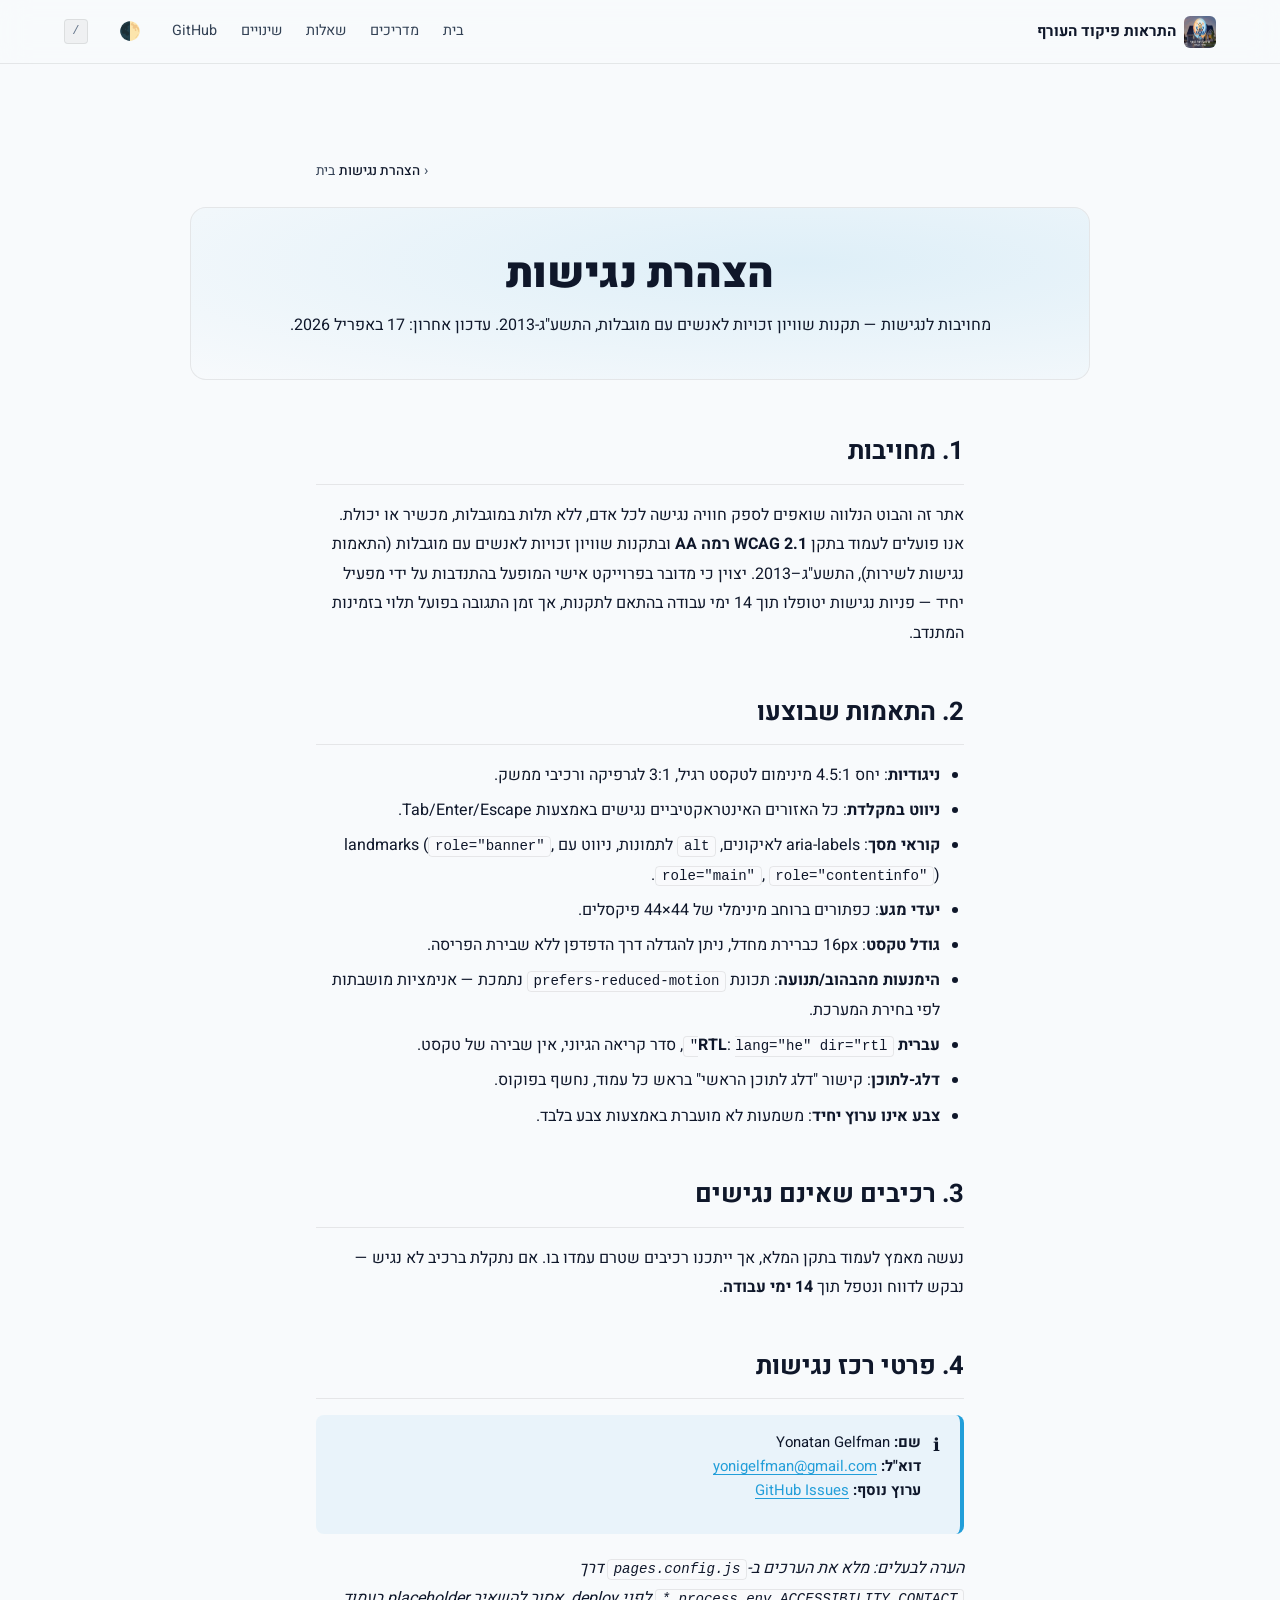
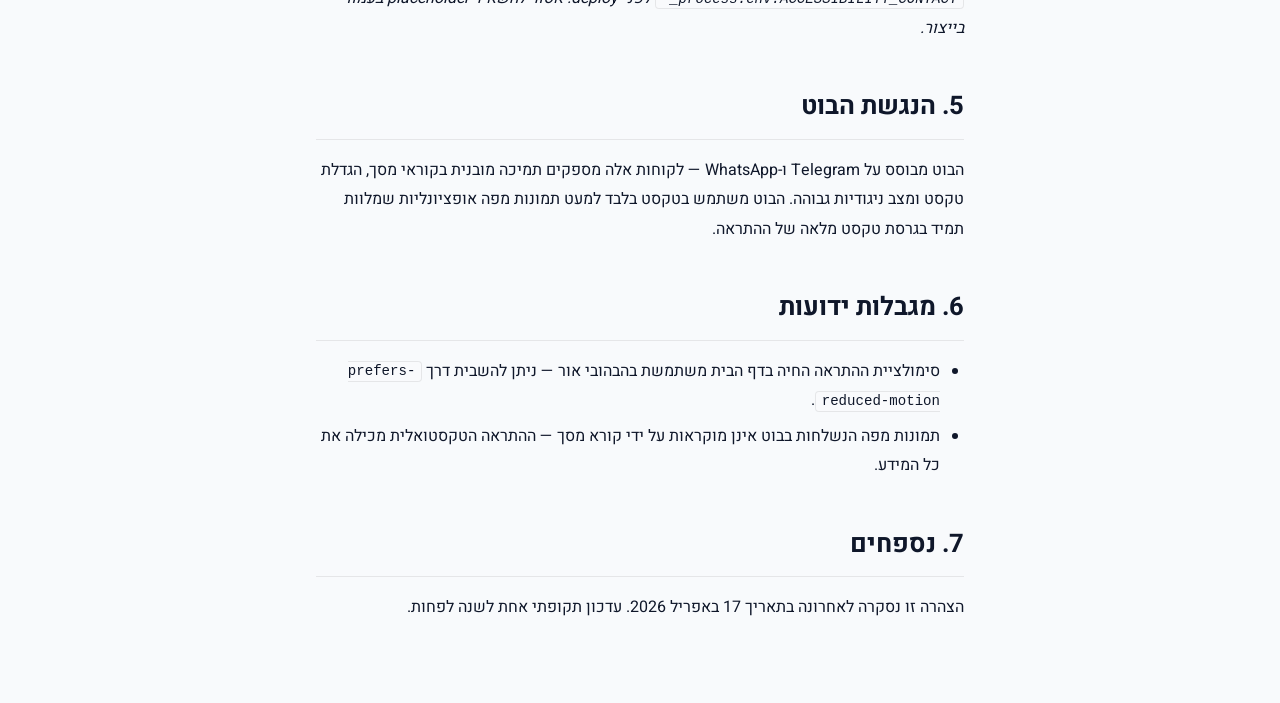
==== accessibility/index.html @ 9e03c896 "chore: deploy landing page v0.5.3" ====
<!DOCTYPE html>
<html lang="he" dir="rtl">
<head>
  <!-- Flash prevention: apply saved theme before first paint -->
  <script>(function(){try{var t=localStorage.getItem('theme');if(t==='light'||t==='dark'){document.documentElement.dataset.theme=t;}}catch(e){}}());</script>
  <meta charset="UTF-8">
  <meta name="viewport" content="width=device-width, initial-scale=1">
  <title>הצהרת נגישות — התראות פיקוד העורף</title>
  <meta name="description" content="הצהרת נגישות לפי תקנות שוויון זכויות לאנשים עם מוגבלות. WCAG 2.1 AA.">
  <link rel="canonical" href="https://yonatan2021.github.io/pikud-haoref-bot-landing/accessibility/">
  <link rel="alternate" hreflang="he" href="https://yonatan2021.github.io/pikud-haoref-bot-landing/accessibility/">
  <meta name="robots" content="noindex, nofollow">

  <!-- Open Graph -->
  <meta property="og:type" content="website">
  <meta property="og:locale" content="he_IL">
  <meta property="og:site_name" content="התראות פיקוד העורף">
  <meta property="og:title" content="הצהרת נגישות — התראות פיקוד העורף">
  <meta property="og:description" content="הצהרת נגישות לפי תקנות שוויון זכויות לאנשים עם מוגבלות. WCAG 2.1 AA.">
  <meta property="og:url" content="https://yonatan2021.github.io/pikud-haoref-bot-landing/accessibility/">
  <meta property="og:image" content="https://yonatan2021.github.io/pikud-haoref-bot-landing/og/accessibility.png">
  <meta property="og:image:width" content="1200">
  <meta property="og:image:height" content="630">

  <!-- Twitter -->
  <meta name="twitter:card" content="summary_large_image">
  <meta name="twitter:title" content="הצהרת נגישות — התראות פיקוד העורף">
  <meta name="twitter:description" content="הצהרת נגישות לפי תקנות שוויון זכויות לאנשים עם מוגבלות. WCAG 2.1 AA.">
  <meta name="twitter:image" content="https://yonatan2021.github.io/pikud-haoref-bot-landing/og/accessibility.png">

  <!-- Theme + icons -->
  <meta name="theme-color" content="#07080f">
  <link rel="icon" href="/logo.jpg">

  <!-- Fonts: self-hosted Heebo woff2 preload (critical weights) -->
  <link rel="preload" href="/fonts/heebo-400.woff2" as="font" type="font/woff2" crossorigin>
  <link rel="preload" href="/fonts/heebo-700.woff2" as="font" type="font/woff2" crossorigin>

  <!-- Hero image preload (home only) -->
  

  <link rel="stylesheet" href="/style.css">
  <link rel="stylesheet" href="/styles/subpage.css">

  <!-- JSON-LD structured data -->
  <script type="application/ld+json">{"@context":"https://schema.org","@type":"Organization","name":"התראות פיקוד העורף","url":"https://yonatan2021.github.io/pikud-haoref-bot-landing","logo":"https://yonatan2021.github.io/pikud-haoref-bot-landing/logo.jpg"}</script>
<script type="application/ld+json">{"@context":"https://schema.org","@type":"BreadcrumbList","itemListElement":[{"@type":"ListItem","position":1,"name":"בית","item":"https://yonatan2021.github.io/pikud-haoref-bot-landing/"},{"@type":"ListItem","position":2,"name":"הצהרת נגישות","item":"https://yonatan2021.github.io/pikud-haoref-bot-landing/accessibility/"}]}</script>

  <!-- GA4 -->
  <script async src="https://www.googletagmanager.com/gtag/js?id=G-4K6GHXRF9Y"></script>
<script>window.dataLayer=window.dataLayer||[];function gtag(){dataLayer.push(arguments);}gtag('js',new Date());gtag('config','G-4K6GHXRF9Y');</script>
</head>
<body>
<!-- sticky top nav; hamburger via :has + checkbox on mobile -->
<a class="skip-link" href="#main">דלג לתוכן הראשי</a>
<input type="checkbox" id="nav-toggle" class="nav-toggle-input" hidden>
<header class="nav-bar" role="banner">
  <div class="nav-inner">
    <a class="nav-brand" href="/" aria-label="דף הבית">
      <img src="/logo.jpg" alt="" width="32" height="32" aria-hidden="true">
      <span>התראות פיקוד העורף</span>
    </a>
    <label for="nav-toggle" class="nav-hamburger" aria-label="פתח תפריט" aria-expanded="false">
      <span></span><span></span><span></span>
    </label>
    <nav class="nav-links" aria-label="ניווט ראשי">
      <a href="/" data-slug="/">בית</a>
      <a href="/guides/" data-slug="/guides/">מדריכים</a>
      <a href="/faq/" data-slug="/faq/">שאלות</a>
      <a href="/changelog/" data-slug="/changelog/">שינויים</a>
      <a href="https://github.com/yonatan2021/pikud-haoref-bot" rel="noopener" target="_blank">GitHub</a>
      <button class="nav-theme-toggle" aria-label="החלף בין מצב בהיר לכהה" type="button" data-theme-toggle>🌓</button>
      <kbd class="nav-palette-hint" title="פתח פלטה מהירה">/</kbd>
    </nav>
  </div>
</header>
<script>
  // highlight active route — runs before main scripts
  (function(){
    var active = '/accessibility/' || (location.pathname.endsWith('/') ? location.pathname : location.pathname + '/');
    document.querySelectorAll('.nav-links a[data-slug]').forEach(function(a){
      if (a.dataset.slug === active) { a.setAttribute('aria-current','page'); a.classList.add('is-active'); }
    });
  })();
</script>
<main class="subpage" id="main">
  <nav class="breadcrumb" aria-label="פירורי לחם">
    <ol><li><a href="/">בית</a></li><li aria-current="page">הצהרת נגישות</li></ol>
  </nav>

  <header class="subpage-hero">
    <h1>הצהרת נגישות</h1>
    <p class="subtitle">מחויבות לנגישות — תקנות שוויון זכויות לאנשים עם מוגבלות, התשע"ג-2013. עדכון אחרון: 17 באפריל 2026.</p>
  </header>

  <article class="prose">
    <h2>1. מחויבות</h2>
    <p>אתר זה והבוט הנלווה שואפים לספק חוויה נגישה לכל אדם, ללא תלות במוגבלות, מכשיר או יכולת. אנו פועלים לעמוד בתקן <strong>WCAG 2.1 רמה AA</strong> ובתקנות שוויון זכויות לאנשים עם מוגבלות (התאמות נגישות לשירות), התשע"ג–2013. יצוין כי מדובר בפרוייקט אישי המופעל בהתנדבות על ידי מפעיל יחיד — פניות נגישות יטופלו תוך 14 ימי עבודה בהתאם לתקנות, אך זמן התגובה בפועל תלוי בזמינות המתנדב.</p>

    <h2>2. התאמות שבוצעו</h2>
    <ul>
      <li><strong>ניגודיות</strong>: יחס 4.5:1 מינימום לטקסט רגיל, 3:1 לגרפיקה ורכיבי ממשק.</li>
      <li><strong>ניווט במקלדת</strong>: כל האזורים האינטראקטיביים נגישים באמצעות Tab/Enter/Escape.</li>
      <li><strong>קוראי מסך</strong>: aria-labels לאיקונים, <code>alt</code> לתמונות, ניווט עם landmarks (<code>role="banner"</code>, <code>role="main"</code>, <code>role="contentinfo"</code>).</li>
      <li><strong>יעדי מגע</strong>: כפתורים ברוחב מינימלי של 44×44 פיקסלים.</li>
      <li><strong>גודל טקסט</strong>: 16px כברירת מחדל, ניתן להגדלה דרך הדפדפן ללא שבירת הפריסה.</li>
      <li><strong>הימנעות מהבהוב/תנועה</strong>: תכונת <code>prefers-reduced-motion</code> נתמכת — אנימציות מושבתות לפי בחירת המערכת.</li>
      <li><strong>עברית RTL</strong>: <code>lang="he" dir="rtl"</code>, סדר קריאה הגיוני, אין שבירה של טקסט.</li>
      <li><strong>דלג-לתוכן</strong>: קישור "דלג לתוכן הראשי" בראש כל עמוד, נחשף בפוקוס.</li>
      <li><strong>צבע אינו ערוץ יחיד</strong>: משמעות לא מועברת באמצעות צבע בלבד.</li>
    </ul>

    <h2>3. רכיבים שאינם נגישים</h2>
    <p>נעשה מאמץ לעמוד בתקן המלא, אך ייתכנו רכיבים שטרם עמדו בו. אם נתקלת ברכיב לא נגיש — נבקש לדווח ונטפל תוך <strong>14 ימי עבודה</strong>.</p>

    <h2>4. פרטי רכז נגישות</h2>
    <div class="callout callout-info">
      <p>
        <strong>שם:</strong> Yonatan Gelfman<br>
        <strong>דוא"ל:</strong> <a href="mailto:yonigelfman@gmail.com">yonigelfman@gmail.com</a><br>
        <strong>ערוץ נוסף:</strong> <a href="https://github.com/yonatan2021/pikud-haoref-bot/issues" rel="noopener">GitHub Issues</a>
      </p>
    </div>
    <p><em>הערה לבעלים: מלא את הערכים ב-<code>pages.config.js</code> דרך <code>process.env.ACCESSIBILITY_CONTACT_*</code> לפני deploy. אסור להשאיר placeholder בעמוד בייצור.</em></p>

    <h2>5. הנגשת הבוט</h2>
    <p>הבוט מבוסס על Telegram ו-WhatsApp — לקוחות אלה מספקים תמיכה מובנית בקוראי מסך, הגדלת טקסט ומצב ניגודיות גבוהה. הבוט משתמש בטקסט בלבד למעט תמונות מפה אופציונליות שמלוות תמיד בגרסת טקסט מלאה של ההתראה.</p>

    <h2>6. מגבלות ידועות</h2>
    <ul>
      <li>סימולציית ההתראה החיה בדף הבית משתמשת בהבהובי אור — ניתן להשבית דרך <code>prefers-reduced-motion</code>.</li>
      <li>תמונות מפה הנשלחות בבוט אינן מוקראות על ידי קורא מסך — ההתראה הטקסטואלית מכילה את כל המידע.</li>
    </ul>

    <h2>7. נספחים</h2>
    <p>הצהרה זו נסקרה לאחרונה בתאריך 17 באפריל 2026. עדכון תקופתי אחת לשנה לפחות.</p>
  </article>
</main>
  <script>
    // ── 1. Cursor spotlight ─────────────────────────────────────────────────
    document.addEventListener('mousemove', function(e) {
      document.documentElement.style.setProperty('--cursor-x', e.clientX + 'px');
      document.documentElement.style.setProperty('--cursor-y', e.clientY + 'px');
    });

    // ── 2. Scroll reveal (.reveal elements) ─────────────────────────────────
    var revealObserver = new IntersectionObserver(function(entries) {
      entries.forEach(function(e) {
        if (e.isIntersecting) {
          e.target.classList.add('visible');
          revealObserver.unobserve(e.target);
        }
      });
    }, { threshold: 0.05 }); /* reduced from 0.1 — prevents tall sections failing to trigger on short mobile viewports */

    document.querySelectorAll('.reveal').forEach(function(el) {
      revealObserver.observe(el);
    });

    // ── 3. Feature cards stagger reveal ─────────────────────────────────────
    var featureObserver = new IntersectionObserver(function(entries) {
      entries.forEach(function(e) {
        if (e.isIntersecting) {
          e.target.classList.add('visible');
          featureObserver.unobserve(e.target);
        }
      });
    }, { threshold: 0.08 });

    document.querySelectorAll('.feature-card').forEach(function(el, i) {
      // Cap stagger at 300ms — prevents 1.3s wait for last card in a 19-card grid
      el.style.setProperty('--reveal-delay', Math.min(i * 0.07, 0.3) + 's');
      featureObserver.observe(el);
    });

    // ── 4. Count-up animation (stats strip + live counters) ─────────────────
    var countObserver = new IntersectionObserver(function(entries) {
      entries.forEach(function(e) {
        if (!e.isIntersecting) return;
        var el = e.target;
        var target = parseInt(el.dataset.target);
        if (!target || el.classList.contains('counted')) return;
        el.classList.add('counted');
        var startTime = null;
        var duration = 1400;
        var animate = function(ts) {
          if (!startTime) startTime = ts;
          var progress = Math.min((ts - startTime) / duration, 1);
          var eased = 1 - Math.pow(1 - progress, 3);
          el.textContent = Math.floor(eased * target).toLocaleString('he-IL');
          if (progress < 1) {
            requestAnimationFrame(animate);
          } else {
            el.textContent = target.toLocaleString('he-IL');
            el.classList.add('stat-counted');
            setTimeout(function() { el.classList.remove('stat-counted'); }, 600);
          }
        };
        requestAnimationFrame(animate);
      });
    }, { threshold: 0.5 });

    document.querySelectorAll('[data-target]').forEach(function(el) {
      countObserver.observe(el);
    });

    // ── 5. How It Works — connector line animation on scroll ────────────────
    var howSection = document.querySelector('.how-it-works');
    if (howSection) {
      var howObserver = new IntersectionObserver(function(entries) {
        if (entries[0].isIntersecting) {
          howSection.classList.add('animated');
          howObserver.disconnect();
        }
      }, { threshold: 0.3 });
      howObserver.observe(howSection);
    }

    // ── 6. Mobile: feature tabs, show-more, compact cards ─────────────────
    var isMobile = window.matchMedia('(max-width: 900px)');

    // 6a. Tab switcher for feature panels
    var tabs = document.querySelectorAll('.features-tab');
    var panels = [document.getElementById('panel-user'), document.getElementById('panel-dev')];

    function activateTab(selectedTab) {
      tabs.forEach(function(tab) {
        var isSelected = tab === selectedTab;
        tab.classList.toggle('features-tab--active', isSelected);
        tab.setAttribute('aria-selected', isSelected);
      });
      var activeId = selectedTab.getAttribute('aria-controls');
      panels.forEach(function(panel) {
        if (!panel) return;
        var show = panel.id === activeId;
        panel.hidden = !show;
        panel.style.display = show ? '' : 'none';
      });
    }

    function initMobileTabs() {
      if (isMobile.matches) {
        // On mobile: show only user panel initially
        if (panels[1]) { panels[1].hidden = true; panels[1].style.display = 'none'; }
      } else {
        // On desktop: show both, remove hidden
        panels.forEach(function(p) { if (p) { p.hidden = false; p.style.display = ''; } });
      }
    }

    tabs.forEach(function(tab) {
      tab.addEventListener('click', function() { activateTab(tab); });
    });

    initMobileTabs();
    isMobile.addEventListener('change', initMobileTabs);

    // 6b. "Show more" buttons for feature grids
    document.querySelectorAll('.features-show-more').forEach(function(btn) {
      var grid = btn.previousElementSibling;
      if (!grid || !grid.classList.contains('features-grid')) return;
      var total = grid.querySelectorAll('.feature-card').length;
      var hiddenCount = Math.max(0, total - 6);
      if (hiddenCount > 0) {
        btn.textContent = 'הצג עוד (' + hiddenCount + ')';
      }
      btn.addEventListener('click', function() {
        var expanded = grid.classList.toggle('expanded');
        btn.setAttribute('aria-expanded', expanded);
        btn.textContent = expanded ? 'הצג פחות' : 'הצג עוד (' + hiddenCount + ')';
      });
    });

    // 6c. Compact cards — tap to expand description on mobile
    document.querySelectorAll('.feature-card').forEach(function(card) {
      card.addEventListener('click', function() {
        if (!isMobile.matches) return;
        card.classList.toggle('expanded');
      });
    });

    // 6d. What's New show-more
    var clBtn = document.querySelector('.changelog-show-more');
    if (clBtn) {
      var wnGrid = document.querySelector('.wn-grid');
      clBtn.addEventListener('click', function() {
        if (!wnGrid) return;
        var expanded = wnGrid.classList.toggle('expanded');
        clBtn.setAttribute('aria-expanded', expanded);
        clBtn.textContent = expanded ? 'הצג פחות' : 'עוד עדכונים';
      });
    }

    // 6e. FAB auto-hide near CTA section
    var fab = document.querySelector('.mobile-fab');
    var ctaSection = document.querySelector('.cta-section');
    if (fab && ctaSection) {
      var fabObserver = new IntersectionObserver(function(entries) {
        fab.classList.toggle('mobile-fab--hidden', entries[0].isIntersecting);
      }, { threshold: 0.2 });
      fabObserver.observe(ctaSection);
    }

    // ── 7. Interactive city preview — custom dropdown ────────────────────────
    var cityBubble     = document.getElementById('city-preview-bubble');
    var previewCity    = document.getElementById('preview-city');
    var previewZone    = document.getElementById('preview-zone');
    var previewSeconds = document.getElementById('preview-seconds');
    var previewBar     = document.getElementById('preview-bar');

    function buildBar(seconds) {
      var bar = '';
      for (var b = 0; b < 5; b++) { bar += '🟥'; }
      return bar;
    }

    function showCityPreview(val) {
      if (!val) { if (cityBubble) cityBubble.hidden = true; return; }
      var parts = val.split('|');
      var city = parts[0] || '';
      var zone = parts[1] || '';
      var secs = parseInt(parts[2], 10) || 45;
      if (previewCity)    previewCity.textContent    = city;
      if (previewZone)    previewZone.textContent    = zone;
      if (previewSeconds) previewSeconds.textContent = String(secs);
      if (previewBar)     previewBar.textContent     = buildBar(secs) + ' ▸ ' + zone + ' (1)';
      if (cityBubble) {
        cityBubble.hidden = false;
        cityBubble.classList.add('city-preview-bubble--animate');
        setTimeout(function() { cityBubble.classList.remove('city-preview-bubble--animate'); }, 400);
      }
    }

    var cityDropdown     = document.getElementById('city-dropdown');
    var cityDropdownBtn  = document.getElementById('city-dropdown-btn');
    var cityDropdownList = document.getElementById('city-dropdown-list');
    var cityDropdownVal  = document.getElementById('city-dropdown-value');

    function closeCityDd() { if (cityDropdown) cityDropdown.setAttribute('aria-expanded','false'); }
    function openCityDd()  { if (cityDropdown) cityDropdown.setAttribute('aria-expanded','true');  }

    if (cityDropdownBtn) {
      cityDropdownBtn.addEventListener('click', function(e) {
        e.stopPropagation();
        cityDropdown.getAttribute('aria-expanded') === 'true' ? closeCityDd() : openCityDd();
      });
    }

    if (cityDropdownList) {
      cityDropdownList.querySelectorAll('.city-dropdown-item').forEach(function(item) {
        item.addEventListener('click', function() {
          var val  = item.dataset.value;
          var text = item.textContent.trim();
          if (cityDropdownVal) cityDropdownVal.textContent = val ? text : '— בחר עיר —';
          cityDropdownList.querySelectorAll('.city-dropdown-item').forEach(function(i) {
            i.classList.remove('city-dropdown-item--selected');
            i.setAttribute('aria-selected', 'false');
          });
          item.classList.add('city-dropdown-item--selected');
          item.setAttribute('aria-selected', 'true');
          closeCityDd();
          showCityPreview(val);
        });
      });
    }

    document.addEventListener('click', function(e) {
      if (cityDropdown && !cityDropdown.contains(e.target)) closeCityDd();
    });
    document.addEventListener('keydown', function(e) {
      if (e.key === 'Escape' && cityDropdown && cityDropdown.getAttribute('aria-expanded') === 'true') {
        closeCityDd();
        if (cityDropdownBtn) cityDropdownBtn.focus();
      }
    });

    // ── Keyboard navigation for city dropdown ────────────────────────────────
    if (cityDropdownBtn) {
      cityDropdownBtn.addEventListener('keydown', function(e) {
        if (e.key === 'ArrowDown' || e.key === 'Enter' || e.key === ' ') {
          e.preventDefault();
          openCityDd();
          var firstItem = cityDropdownList
            ? cityDropdownList.querySelector('.city-dropdown-item:not(.city-dropdown-item--placeholder)')
            : null;
          if (firstItem) {
            firstItem.setAttribute('tabindex', '0');
            firstItem.focus();
          }
        }
      });
    }

    if (cityDropdownList) {
      var allItems = Array.from(
        cityDropdownList.querySelectorAll('.city-dropdown-item:not(.city-dropdown-item--placeholder)')
      );
      allItems.forEach(function(item, idx) {
        item.setAttribute('tabindex', '-1');
        item.addEventListener('keydown', function(e) {
          if (e.key === 'ArrowDown') {
            e.preventDefault();
            var next = allItems[idx + 1];
            if (next) { next.setAttribute('tabindex', '0'); next.focus(); }
          } else if (e.key === 'ArrowUp') {
            e.preventDefault();
            if (idx === 0) {
              if (cityDropdownBtn) cityDropdownBtn.focus();
            } else {
              var prev = allItems[idx - 1];
              if (prev) { prev.setAttribute('tabindex', '0'); prev.focus(); }
            }
          } else if (e.key === 'Enter' || e.key === ' ') {
            e.preventDefault();
            item.click();
            if (cityDropdownBtn) cityDropdownBtn.focus();
          } else if (e.key === 'Escape') {
            e.preventDefault();
            closeCityDd();
            if (cityDropdownBtn) cityDropdownBtn.focus();
          }
        });
        /* Reset tabindex on blur so only one item is reachable at a time */
        item.addEventListener('blur', function() {
          item.setAttribute('tabindex', '-1');
        });
      });
    }

    // ── 8a. Screenshots — touch pause/resume ─────────────────────────────────
    var screenshotsTrack = document.querySelector('.screenshots-track');
    if (screenshotsTrack) {
      screenshotsTrack.addEventListener('touchstart', function() {
        screenshotsTrack.style.animationPlayState = 'paused';
      }, { passive: true });
      screenshotsTrack.addEventListener('touchend', function() {
        screenshotsTrack.style.animationPlayState = '';
      }, { passive: true });
    }

    // ── 8. FAQ chat bubbles ───────────────────────────────────────────────────
    document.querySelectorAll('.faq-item').forEach(function(item) {
      var btn = item.querySelector('.faq-q');
      var ans = item.querySelector('.faq-a');
      if (!btn || !ans) return;
      btn.addEventListener('click', function() {
        var isOpen = btn.getAttribute('aria-expanded') === 'true';
        // Close all others
        document.querySelectorAll('.faq-item').forEach(function(other) {
          var ob = other.querySelector('.faq-q');
          var oa = other.querySelector('.faq-a');
          if (ob && oa && other !== item) {
            ob.setAttribute('aria-expanded', 'false');
            ob.classList.remove('faq-q--open');
            oa.setAttribute('aria-hidden', 'true');
            oa.style.maxHeight = '';
            oa.style.opacity = '';
          }
        });
        // Toggle this one
        var opening = !isOpen;
        btn.setAttribute('aria-expanded', String(opening));
        btn.classList.toggle('faq-q--open', opening);
        ans.setAttribute('aria-hidden', String(!opening));
        if (opening) {
          ans.style.maxHeight = ans.scrollHeight + 'px';
          ans.style.opacity = '1';
        } else {
          ans.style.maxHeight = '';
          ans.style.opacity = '';
        }
      });
    });

    // ── 9. Command palette ────────────────────────────────────────────────────
    var cmdOverlay = document.getElementById('cmd-overlay');
    var cmdInput   = document.getElementById('cmd-input');
    var cmdList    = document.getElementById('cmd-list');
    var cmdClose   = document.getElementById('cmd-close');
    var cmdTrigger = document.getElementById('cmd-trigger');

    function openCmdPalette() {
      if (!cmdOverlay) return;
      cmdOverlay.hidden = false;
      filterCmdItems('');
      setTimeout(function() { if (cmdInput) cmdInput.focus(); }, 50);
    }

    function closeCmdPalette() {
      if (!cmdOverlay) return;
      cmdOverlay.hidden = true;
      if (cmdInput) cmdInput.value = '';
      setCmdActive(null);
    }

    function filterCmdItems(query) {
      if (!cmdList) return;
      var items = cmdList.querySelectorAll('.cmd-item');
      var q = query.replace(/^\//, '').toLowerCase();
      items.forEach(function(item) {
        var cmd = (item.dataset.cmd || '').toLowerCase();
        var desc = (item.querySelector('.cmd-desc') || {}).textContent || '';
        item.style.display = (!q || cmd.includes(q) || desc.includes(q)) ? '' : 'none';
      });
      // Auto-select first visible
      var first = cmdList.querySelector('.cmd-item:not([style*="none"])');
      setCmdActive(first || null);
    }

    var activeCmd = null;
    function setCmdActive(el) {
      if (activeCmd) activeCmd.classList.remove('cmd-item--active');
      activeCmd = el;
      if (activeCmd) activeCmd.classList.add('cmd-item--active');
    }

    function activateCmd(el) {
      if (!el) return;
      closeCmdPalette();
      var target = el.dataset.target;
      var href   = el.dataset.href;
      var isExternal = el.dataset.external === 'true';
      if (target) {
        var section = document.querySelector(target);
        if (section) section.scrollIntoView({ behavior: 'smooth', block: 'start' });
      } else if (href) {
        if (isExternal) {
          window.open(href, '_blank', 'noopener,noreferrer');
        } else {
          window.location.href = href;
        }
      }
    }

    if (cmdInput) {
      cmdInput.addEventListener('input', function() { filterCmdItems(cmdInput.value); });
      cmdInput.addEventListener('keydown', function(e) {
        var items = Array.prototype.slice.call(
          cmdList ? cmdList.querySelectorAll('.cmd-item:not([style*="none"])') : []
        );
        var idx = items.indexOf(activeCmd);
        if (e.key === 'ArrowDown') {
          e.preventDefault();
          setCmdActive(items[Math.min(idx + 1, items.length - 1)]);
        } else if (e.key === 'ArrowUp') {
          e.preventDefault();
          setCmdActive(items[Math.max(idx - 1, 0)]);
        } else if (e.key === 'Enter') {
          e.preventDefault();
          activateCmd(activeCmd);
        } else if (e.key === 'Escape') {
          closeCmdPalette();
        }
      });
    }

    if (cmdList) {
      cmdList.querySelectorAll('.cmd-item').forEach(function(item) {
        item.addEventListener('mouseenter', function() { setCmdActive(item); });
        item.addEventListener('click', function() { activateCmd(item); });
      });
    }

    if (cmdClose)   { cmdClose.addEventListener('click', closeCmdPalette); }
    if (cmdTrigger) { cmdTrigger.addEventListener('click', openCmdPalette); }

    if (cmdOverlay) {
      cmdOverlay.addEventListener('click', function(e) {
        if (e.target === cmdOverlay) closeCmdPalette();
      });
    }

    // "/" key opens palette (not when inside an input/textarea/select)
    document.addEventListener('keydown', function(e) {
      if (e.key === '/' && !['INPUT','TEXTAREA','SELECT'].includes(document.activeElement.tagName)) {
        e.preventDefault();
        openCmdPalette();
      }
      if (e.key === 'Escape' && cmdOverlay && !cmdOverlay.hidden) {
        closeCmdPalette();
      }
    });

    // ── 11. Copy-to-clipboard (npx command) ──────────────────────────────────
    document.querySelectorAll('.copy-btn').forEach(function(btn) {
      btn.addEventListener('click', function() {
        var text = btn.dataset.copy;
        var apply = function() {
          btn.classList.add('copied');
          setTimeout(function() { btn.classList.remove('copied'); }, 2000);
        };
        if (navigator.clipboard && navigator.clipboard.writeText) {
          navigator.clipboard.writeText(text).then(apply).catch(function(err) {
            console.warn('[copy-btn] Clipboard API write failed:', err);
          });
        } else {
          var ta = document.createElement('textarea');
          ta.value = text;
          ta.style.cssText = 'position:fixed;opacity:0;';
          document.body.appendChild(ta);
          ta.select();
          try {
            document.execCommand('copy');
            apply();
          } catch(err) {
            console.warn('[copy-btn] execCommand copy failed:', err);
          }
          document.body.removeChild(ta);
        }
      });
    });

    // ── 12. Alert Simulator v2 — Telegram-clone bubble ───────────────────────
    (function() {
      var SIM_DATA = {
        'חיפה':        { zone: 'חיפה',              cities: ['חיפה','קריית ים','קריית אתא','חוף הכרמל'],       seconds: 90 },
        'תל אביב':     { zone: 'גוש דן',             cities: ['תל אביב','רמת גן','גבעתיים','בני ברק'],          seconds: 90 },
        'באר שבע':     { zone: 'שפלת יהודה',         cities: ['באר שבע','אשקלון','קריית גת','נתיבות'],          seconds: 60 },
        'אשדוד':       { zone: 'שפלת יהודה',         cities: ['אשדוד','אשקלון','קריית מלאכי','גן יבנה'],        seconds: 45 },
        'ירושלים':     { zone: 'ירושלים',            cities: ['ירושלים','מבשרת ציון','מעלה אדומים','בית שמש'],  seconds: 90 },
        'נתניה':       { zone: 'השרון',               cities: ['נתניה','רעננה','הוד השרון','כפר סבא'],            seconds: 90 },
        'פתח תקווה':   { zone: 'גוש דן',             cities: ['פתח תקווה','ראש העין','אלעד','רמלה'],             seconds: 90 },
        'ראשון לציון': { zone: 'גוש דן',             cities: ['ראשון לציון','חולון','בת ים','אור יהודה'],        seconds: 90 },
        'חדרה':        { zone: 'חדרה ועמק יזרעאל',   cities: ['חדרה','פרדס חנה','זיכרון יעקב','בנימינה'],        seconds: 90 },
        'אשקלון':      { zone: 'שפלת יהודה',         cities: ['אשקלון','שקמים','מיגדל הנגב','ברכיה'],           seconds: 30 },
        'עכו':         { zone: 'חיפה',               cities: ['עכו','נהריה','כרמיאל','מעלות-תרשיחא'],           seconds: 90 },
        'נצרת':        { zone: 'הגליל',              cities: ['נצרת','עפולה','יזרעאל','שפרעם'],                  seconds: 90 },
        'אילת':        { zone: 'אילת',               cities: ['אילת'],                                           seconds: 180 },
        'מודיעין':     { zone: 'ירושלים',            cities: ['מודיעין','מכבים-רעות','שוהם','אבן יהודה'],        seconds: 90 },
        'רחובות':      { zone: 'גוש דן',             cities: ['רחובות','נס ציונה','יבנה','גדרה'],                seconds: 90 },
        'כפר סבא':     { zone: 'השרון',              cities: ['כפר סבא','רעננה','אלקנה','עמנואל'],               seconds: 90 },
        'טבריה':       { zone: 'כינרת',              cities: ['טבריה','כינרת','מגדל','גינוסר'],                  seconds: 90 },
        'צפת':         { zone: 'הגליל העליון',        cities: ['צפת','מירון','ביריה','עמוקה'],                    seconds: 90 },
        'דימונה':      { zone: 'הנגב',               cities: ['דימונה','ערד','ירוחם','מצפה רמון'],               seconds: 60 },
        'קריית שמונה': { zone: 'הגליל העליון',        cities: ['קריית שמונה','מטולה','מנרה','כפר בלום'],          seconds: 30 }
      };
      var CAT_EMOJI = '🔴';
      var CAT_NAME  = 'ירי רקטות וטילים';
      var CAT_INSTR = '\u{1F6E1} להיכנס למרחב מוגן ולהישאר בו 10 דקות';

      var simInput    = document.getElementById('sim-city-input');
      var simSugList  = document.getElementById('sim-city-suggestions');
      var simRun      = document.getElementById('sim-run');
      var simPulse    = document.getElementById('sim-pulse');
      var tgBubble    = document.getElementById('tg-bubble');
      var tgHeader    = document.getElementById('tg-alert-header');
      var tgZones     = document.getElementById('tg-alert-zones');
      var tgCities    = document.getElementById('tg-alert-cities');
      var tgInstr     = document.getElementById('tg-alert-instructions');
      var tgCountdown = document.getElementById('tg-countdown-value');
      var tgFill      = document.getElementById('tg-countdown-fill');
      var tgTime      = document.getElementById('tg-bubble-time');

      if (!simInput) return;

      var allCities = Object.keys(SIM_DATA);
      var selectedCity = null;
      var cdTimer = null;

      function fmtMmSs(s) {
        var m = Math.floor(s / 60), sec = s % 60;
        return (m < 10 ? '0' + m : String(m)) + ':' + (sec < 10 ? '0' + sec : String(sec));
      }

      function buildSuggestions(q) {
        if (!simSugList) return;
        while (simSugList.firstChild) simSugList.removeChild(simSugList.firstChild);
        var matches = q
          ? allCities.filter(function(c) { return c.indexOf(q) !== -1; })
          : ['חיפה','תל אביב','באר שבע','אשדוד'];
        if (!matches.length) { simSugList.hidden = true; return; }
        matches.slice(0, 6).forEach(function(city) {
          var li = document.createElement('li');
          li.className = 'sim-suggestion';
          li.setAttribute('role', 'option');
          li.textContent = city;
          li.addEventListener('mousedown', function(ev) {
            ev.preventDefault();
            selectCity(city);
          });
          simSugList.appendChild(li);
        });
        simSugList.hidden = false;
      }

      function selectCity(city) {
        selectedCity = city;
        if (simInput) simInput.value = city;
        if (simSugList) simSugList.hidden = true;
      }

      simInput.addEventListener('input',  function() { buildSuggestions(simInput.value.trim()); });
      simInput.addEventListener('focus',  function() { buildSuggestions(simInput.value.trim()); });
      simInput.addEventListener('blur',   function() { setTimeout(function() { if (simSugList) simSugList.hidden = true; }, 150); });
      simInput.addEventListener('keydown', function(ev) {
        if (ev.key === 'Enter') {
          if (simSugList && !simSugList.hidden) {
            var first = simSugList.querySelector('.sim-suggestion');
            if (first) selectCity(first.textContent.trim());
          }
          runSim();
        }
      });

      // Wire static suggestion items already in HTML
      if (simSugList) {
        simSugList.querySelectorAll('.sim-suggestion').forEach(function(li) {
          li.addEventListener('mousedown', function(ev) {
            ev.preventDefault();
            selectCity(li.dataset.city || li.textContent.trim());
          });
        });
      }

      function runSim() {
        var city = selectedCity || (simInput ? simInput.value.trim() : '') || 'תל אביב';
        var data = SIM_DATA[city] || SIM_DATA['תל אביב'];

        if (tgHeader) {
          while (tgHeader.firstChild) tgHeader.removeChild(tgHeader.firstChild);
          tgHeader.appendChild(document.createTextNode(CAT_EMOJI + ' '));
          var b = document.createElement('b');
          b.textContent = CAT_NAME;
          tgHeader.appendChild(b);
        }
        if (tgZones) {
          while (tgZones.firstChild) tgZones.removeChild(tgZones.firstChild);
          var bz = document.createElement('b');
          bz.textContent = '\u25B8 ' + data.zone;
          tgZones.appendChild(bz);
        }
        if (tgCities) tgCities.textContent = data.cities.join(' \u00B7 ');
        if (tgInstr)  tgInstr.textContent  = CAT_INSTR;

        var now = new Date();
        var hh = now.getHours(), mm = now.getMinutes();
        if (tgTime) tgTime.textContent = (hh < 10 ? '0' + hh : hh) + ':' + (mm < 10 ? '0' + mm : mm);

        var total = data.seconds;
        var remaining = total;
        if (tgCountdown) tgCountdown.textContent = fmtMmSs(remaining);
        if (tgFill) {
          tgFill.style.transition = 'none';
          tgFill.style.transform  = 'scaleX(1)';
        }
        if (simPulse) simPulse.hidden = false;
        if (tgBubble) tgBubble.hidden = false;

        requestAnimationFrame(function() {
          if (tgFill) {
            tgFill.style.transition = 'transform ' + total + 's linear';
            tgFill.style.transform  = 'scaleX(0)';
          }
        });

        if (cdTimer) clearInterval(cdTimer);
        cdTimer = setInterval(function() {
          remaining = Math.max(0, remaining - 1);
          if (tgCountdown) tgCountdown.textContent = fmtMmSs(remaining);
          if (remaining === 0) clearInterval(cdTimer);
        }, 1000);
      }

      if (simRun) simRun.addEventListener('click', runSim);
    })();

    // ── 13. Light/Dark theme toggle ───────────────────────────────────────────
    document.addEventListener('click', function(ev) {
      var btn = ev.target.closest('[data-theme-toggle]');
      if (!btn) return;
      var cur = document.documentElement.dataset.theme;
      var prefersDark = window.matchMedia('(prefers-color-scheme: dark)').matches;
      var next = cur === 'dark' ? 'light' : cur === 'light' ? 'dark' : (prefersDark ? 'light' : 'dark');
      document.documentElement.dataset.theme = next;
      try { localStorage.setItem('theme', next); } catch(e) {}
    });

  </script>

  <!-- All routes for command palette — injected at build time -->
  <script>window.__ROUTES = [{"slug":"/","title":"התראות פיקוד העורף"},{"slug":"/changelog/","title":"יומן שינויים"},{"slug":"/faq/","title":"שאלות נפוצות"},{"slug":"/privacy/","title":"מדיניות פרטיות"},{"slug":"/terms/","title":"תנאי שימוש"},{"slug":"/accessibility/","title":"הצהרת נגישות"},{"slug":"/security/","title":"אבטחה וחשיפה אחראית"},{"slug":"/guides/","title":"מדריכים"},{"slug":"/guides/telegram/","title":"רישום בטלגרם"},{"slug":"/guides/whatsapp/","title":"הצטרפות ל-WhatsApp"},{"slug":"/guides/commands/","title":"19 פקודות הבוט"},{"slug":"/guides/onboarding/","title":"onboarding מפורט"},{"slug":"/guides/self-host/","title":"הפעלה עצמית"}];</script>

  <script>
    // ── 14. Command Palette — routes extension ────────────────────────────────
    (function() {
      var cmdList = document.getElementById('cmd-list');
      if (!cmdList || !window.__ROUTES) return;
      window.__ROUTES.forEach(function(route) {
        var li = document.createElement('li');
        li.className = 'cmd-item cmd-item--route';
        li.setAttribute('data-href', route.slug);
        li.setAttribute('data-cmd', route.title);
        var iconSpan = document.createElement('span');
        iconSpan.className = 'cmd-icon';
        iconSpan.textContent = '\uD83D\uDD17';
        var labelSpan = document.createElement('span');
        labelSpan.className = 'cmd-label';
        labelSpan.textContent = '\u05E0\u05D5\u05D5\u05D8: ' + route.title;
        var descSpan = document.createElement('span');
        descSpan.className = 'cmd-desc';
        descSpan.textContent = route.slug;
        li.appendChild(iconSpan);
        li.appendChild(labelSpan);
        li.appendChild(descSpan);
        li.addEventListener('mouseenter', function() {
          if (typeof setCmdActive === 'function') setCmdActive(li);
        });
        li.addEventListener('click', function() {
          if (typeof closeCmdPalette === 'function') closeCmdPalette();
          window.location.href = route.slug;
        });
        cmdList.appendChild(li);
      });
    })();
  </script>

</body>
</html>
---- style.css ----
/* ============================================================
   Pikud HaOref Bot — Landing Page Stylesheet
   Design: Modern SaaS / Glassmorphism
   Direction: RTL / Hebrew
   ============================================================ */

/* ----------------------------------------------------------
   Self-hosted Heebo (Hebrew + Latin subset, 4 weights)
   Source: google-webfonts-helper (gwfh.mranftl.com)
   Files: landing/template/fonts/heebo-{400,500,700,900}.woff2
   ---------------------------------------------------------- */
@font-face {
  font-family: 'Heebo';
  font-style: normal;
  font-weight: 400;
  font-display: swap;
  src: url('/fonts/heebo-400.woff2') format('woff2');
}
@font-face {
  font-family: 'Heebo';
  font-style: normal;
  font-weight: 500;
  font-display: swap;
  src: url('/fonts/heebo-500.woff2') format('woff2');
}
@font-face {
  font-family: 'Heebo';
  font-style: normal;
  font-weight: 700;
  font-display: swap;
  src: url('/fonts/heebo-700.woff2') format('woff2');
}
@font-face {
  font-family: 'Heebo';
  font-style: normal;
  font-weight: 900;
  font-display: swap;
  src: url('/fonts/heebo-900.woff2') format('woff2');
}

/* ----------------------------------------------------------
   0. CSS Custom Properties
   ---------------------------------------------------------- */
:root {
  /* ── Core palette ─────────────────────────────── */
  --bg:            #07080f;
  --surface:       rgba(255, 255, 255, 0.05);
  --surface-hover: rgba(255, 255, 255, 0.08);
  --surface-glass: rgba(15, 17, 28, 0.85);
  --border:        rgba(255, 255, 255, 0.08);
  --border-hover:  rgba(34, 158, 217, 0.4);
  --accent:        #229ED9;
  --accent-hover:  #1e93cc;
  --accent-glow:   rgba(34, 158, 217, 0.15);
  --accent-deep:   rgba(34, 158, 217, 0.07);
  --purple:        #7c3aed;
  --red:           #ef4444;
  --green:         #22c55e;
  /* ── WhatsApp ─────────────────────────────────── */
  --whatsapp:      #25D366;
  --whatsapp-hover:#1ebe5d;
  --whatsapp-glow: rgba(37, 211, 102, 0.15);
  /* ── Sponsor button ───────────────────────────── */
  --sponsor-color: #f472b6;
  --sponsor-bg:    rgba(234, 74, 170, 0.08);
  --sponsor-border:rgba(234, 74, 170, 0.35);
  /* ── Terminal / code syntax ───────────────────── */
  --terminal-alert:#f87171;
  --terminal-warn: #fbbf24;
  --terminal-ok:   #86efac;
  /* ── Misc ─────────────────────────────────────── */
  --city-dd-bg:    #0e1822;
  /* ── Text ─────────────────────────────────────── */
  --text-primary:  #f1f5f9;
  --text-secondary:#94a3b8;
  --text-muted:    #64748b;
  /* ── Typography & layout ──────────────────────── */
  --font:          'Heebo', 'Arial Hebrew', sans-serif;
  --container-max: 1100px;
  --section-py:    5rem;
  --radius-card:   16px;
  --radius-btn:    10px;
  /* ── Spacing scale (4pt system) ───────────────── */
  --sp-1:  0.25rem;  /* 4px  */
  --sp-2:  0.5rem;   /* 8px  */
  --sp-3:  0.75rem;  /* 12px */
  --sp-4:  1rem;     /* 16px */
  --sp-5:  1.25rem;  /* 20px */
  --sp-6:  1.5rem;   /* 24px */
  --sp-8:  2rem;     /* 32px */
  --sp-10: 2.5rem;   /* 40px */
  --sp-12: 3rem;     /* 48px */
  /* ── Animation timing ─────────────────────────── */
  --dur-fast:       0.22s;
  --dur-medium:     0.32s;
  --dur-reveal:     0.65s;
  --ease-out-cubic: cubic-bezier(0.16, 1, 0.3, 1);
  --transition:     var(--dur-fast) ease;
  /* ── Screenshot widths ────────────────────────── */
  --screenshot-w:   200px;
  /* Updated by JS for cursor spotlight */
  --cursor-x:      50%;
  --cursor-y:      50%;
  /* ── Nav + Sub-page tokens ────────────────────── */
  --nav-height:    64px;
  --nav-bg:        rgba(7,8,15,0.72);
  --prose-max:     72ch;
  --prose-leading: 1.85;
  --legal-muted:   #8b94a8;    /* AA: 4.6:1 vs --bg */
  --breadcrumb-sep-color: #475569;
}

/* ----------------------------------------------------------
   1. Reset & Base
   ---------------------------------------------------------- */
*,
*::before,
*::after {
  box-sizing: border-box;
  margin: 0;
  padding: 0;
}

html {
  scroll-behavior: smooth;
  font-size: 16px;
}

body {
  font-family: var(--font);
  background-color: var(--bg);
  /* Subtle dot-grid pattern for depth */
  background-image: radial-gradient(rgba(255, 255, 255, 0.035) 1px, transparent 1px);
  background-size: 28px 28px;
  color: var(--text-primary);
  line-height: 1.7;
  direction: rtl;
  -webkit-font-smoothing: antialiased;
  -moz-osx-font-smoothing: grayscale;
  overflow-x: hidden;
}

a {
  color: var(--accent);
  text-decoration: none;
  transition: color var(--transition), opacity var(--transition);
}
a:hover { opacity: 0.85; }

img {
  display: block;
  max-width: 100%;
}

/* ----------------------------------------------------------
   1b. Focus-visible ring system (accessibility)
   ---------------------------------------------------------- */
/* Default ring — applies to all interactive elements */
:focus-visible {
  outline: 2px solid var(--accent);
  outline-offset: 3px;
  border-radius: 4px;
}
/* Pill-shaped elements */
.btn:focus-visible,
.features-tab:focus-visible,
.hero-ticker:focus-visible,
.changelog-show-more:focus-visible,
.features-show-more:focus-visible {
  border-radius: var(--radius-btn);
  outline-offset: 2px;
}
/* Circular elements */
.mobile-fab:focus-visible,
.cmd-trigger:focus-visible,
.cmd-close:focus-visible {
  border-radius: 50%;
}
/* Full-width accordion button — inset ring */
.faq-q:focus-visible {
  outline-offset: -2px;
  border-radius: 0;
}
/* City dropdown — custom shadow-based focus */
.city-dropdown-btn:focus-visible {
  outline: none;
  box-shadow: 0 0 0 3px rgba(34, 158, 217, 0.35);
}

/* ----------------------------------------------------------
   2. Utilities
   ---------------------------------------------------------- */
.glass-card {
  background: var(--surface);
  border: 1px solid var(--border);
  border-radius: var(--radius-card);
  backdrop-filter: blur(12px);
  -webkit-backdrop-filter: blur(12px);
}

.container {
  width: 100%;
  max-width: var(--container-max);
  margin-inline: auto;
  padding-inline: 1.5rem;
}

.section {
  padding-block: var(--section-py);
}

.section--alt {
  background: rgba(255, 255, 255, 0.02);
  border-block: 1px solid var(--border);
}

/* Scroll reveal */
.reveal {
  opacity: 0;
  transform: translateY(28px);
  transition:
    opacity var(--dur-reveal) ease,
    transform var(--dur-reveal) ease;
  transition-delay: var(--reveal-delay, 0s);
}
.reveal.visible {
  opacity: 1;
  transform: translateY(0);
}

/* Section titles */
.section-title {
  font-size: clamp(1.5rem, 3vw, 2rem);
  font-weight: 800;
  color: var(--text-primary);
  text-align: center;
  margin-bottom: 3rem;
}
.section-title::after {
  content: '';
  display: block;
  width: 2.5rem;
  height: 3px;
  background: var(--accent);
  border-radius: 99px;
  margin: 0.65rem auto 0;
}

/* ----------------------------------------------------------
   3. Keyframes
   ---------------------------------------------------------- */

/* Aurora blob floating */
@keyframes floatBlob1 {
  0%   { transform: translate(0, 0) scale(1); }
  100% { transform: translate(-50px, 40px) scale(1.12); }
}
@keyframes floatBlob2 {
  0%   { transform: translate(0, 0) scale(1); }
  100% { transform: translate(45px, -55px) scale(1.18); }
}

/* Pulse dot */
@keyframes pulse-ring {
  0%   { transform: scale(1);   opacity: 1; }
  70%  { transform: scale(2.4); opacity: 0; }
  100% { transform: scale(2.4); opacity: 0; }
}
@keyframes pulse-dot {
  0%, 100% { opacity: 1; }
  50%       { opacity: 0.55; }
}

/* Typing reveal (RTL: clip from right = reveals first chars first) */
@keyframes revealText {
  from { clip-path: inset(0 0 0 100%); }
  to   { clip-path: inset(0 0 0 0%); }
}

/* Cursor blink */
@keyframes blink {
  50% { opacity: 0; }
}
@keyframes cursorFade {
  to { opacity: 0; visibility: hidden; }
}

/* Simulated alert cycle (21s total: each card shows for ~7s) */
@keyframes alertCycle {
  0%   { opacity: 0; transform: translateX(-32px); }
  6%   { opacity: 1; transform: translateX(0); }
  27%  { opacity: 1; transform: translateX(0); }
  33%  { opacity: 0; transform: translateX(-20px); }
  100% { opacity: 0; transform: translateX(-32px); }
}

/* Step connector line draw */
@keyframes drawLine {
  from { transform: scaleX(0); }
  to   { transform: scaleX(1); }
}

/* Screenshots auto-scroll (LTR direction override on strip) */
@keyframes scrollForward {
  0%   { transform: translateX(0); }
  100% { transform: translateX(-50%); }
}

/* ----------------------------------------------------------
   4. Buttons
   ---------------------------------------------------------- */
.btn {
  display: inline-flex;
  align-items: center;
  gap: 0.45rem;
  padding: 0.65rem 1.5rem;
  border-radius: var(--radius-btn);
  font-family: var(--font);
  font-size: 0.95rem;
  font-weight: 700;
  cursor: pointer;
  border: none;
  transition:
    transform var(--transition),
    box-shadow var(--transition),
    background-color var(--transition),
    border-color var(--transition);
  text-decoration: none;
  white-space: nowrap;
  line-height: 1;
}
.btn:hover {
  transform: translateY(-2px);
  opacity: 1;
}

.btn-primary {
  background: var(--accent);
  color: #fff;
}
.btn-primary:hover {
  background: var(--accent-hover);
  box-shadow: 0 6px 24px var(--accent-glow);
  color: #fff;
}

.btn-whatsapp {
  background: var(--whatsapp);
  color: #fff;
}
.btn-whatsapp:hover {
  background: var(--whatsapp-hover);
  box-shadow: 0 6px 24px var(--whatsapp-glow);
  color: #fff;
}

.btn-secondary {
  background: rgba(255, 255, 255, 0.07);
  color: var(--text-primary);
  border: 1px solid var(--border);
}
.btn-secondary:hover {
  border-color: var(--border-hover);
  background: rgba(255, 255, 255, 0.1);
  color: var(--text-primary);
  box-shadow: 0 6px 24px var(--accent-glow);
}

.btn-ghost {
  background: transparent;
  color: var(--text-secondary);
  border: 1px solid rgba(255, 255, 255, 0.12);
}
.btn-ghost:hover {
  color: var(--text-primary);
  border-color: rgba(255, 255, 255, 0.28);
  background: rgba(255, 255, 255, 0.05);
}

.btn--large {
  padding: 0.85rem 2.2rem;
  font-size: 1.05rem;
}

/* ----------------------------------------------------------
   5. Hero
   ---------------------------------------------------------- */
.hero {
  position: relative;
  min-height: 100svh;
  display: flex;
  flex-direction: column;
  align-items: center;
  justify-content: center;
  text-align: center;
  padding-block: 6rem 4rem;
  padding-inline: 1.5rem;
  overflow: hidden;
  isolation: isolate;
}

/* Aurora blobs */
.aurora {
  position: absolute;
  inset: 0;
  pointer-events: none;
  z-index: 0;
}
.aurora-blob {
  position: absolute;
  border-radius: 50%;
  filter: blur(80px);
}
.aurora-blob--1 {
  width: 600px;
  height: 600px;
  background: radial-gradient(circle, rgba(34, 158, 217, 0.22) 0%, transparent 70%);
  top: -12%;
  right: -8%;
  animation: floatBlob1 22s ease-in-out infinite alternate;
}
.aurora-blob--2 {
  width: 500px;
  height: 500px;
  background: radial-gradient(circle, rgba(124, 58, 237, 0.14) 0%, transparent 70%);
  bottom: -10%;
  left: -5%;
  animation: floatBlob2 28s ease-in-out infinite alternate;
}
/* 3rd blob: subtle red warmth — urgency cue for emergency product (max 0.09 opacity) */
.aurora-blob--3 {
  width: 400px;
  height: 400px;
  background: radial-gradient(circle, rgba(239, 68, 68, 0.09) 0%, transparent 65%);
  top: 40%;
  right: 55%;
  animation: floatBlob2 18s ease-in-out 6s infinite alternate;
}

/* Cursor spotlight */
.spotlight {
  position: absolute;
  inset: 0;
  background: radial-gradient(
    600px circle at var(--cursor-x) var(--cursor-y),
    rgba(34, 158, 217, 0.07),
    transparent 40%
  );
  pointer-events: none;
  z-index: 1;
  transition: background 0.1s;
}

/* Hero panel */
.hero-panel {
  position: relative;
  z-index: 2;
  display: flex;
  flex-direction: column;
  align-items: center;
  gap: 1.5rem;
  max-width: 720px;
  padding: 3rem 2.5rem;
  /* 2d: accent top-border directs eye down through panel content */
  border-top-color: rgba(34, 158, 217, 0.4);
}

@keyframes logoPulse {
  0%   { box-shadow: 0 0 0 0 rgba(34, 158, 217, 0.4), 0 0 32px var(--accent-glow), 0 4px 24px rgba(0,0,0,0.5); }
  50%  { box-shadow: 0 0 0 14px rgba(34, 158, 217, 0), 0 0 52px rgba(34,158,217,0.3), 0 4px 24px rgba(0,0,0,0.5); }
  100% { box-shadow: 0 0 0 0 rgba(34, 158, 217, 0), 0 0 32px var(--accent-glow), 0 4px 24px rgba(0,0,0,0.5); }
}

.hero-logo {
  width: 86px;
  height: 86px;
  border-radius: 22px;
  border: 1px solid rgba(34, 158, 217, 0.3);
  box-shadow:
    0 0 32px var(--accent-glow),
    0 4px 24px rgba(0, 0, 0, 0.5);
  object-fit: cover;
  /* 2c: single pulse ring on load — urgency feel without fatigue */
  animation: logoPulse 2.5s ease-out 0.3s 1 forwards;
}

.hero-title {
  font-size: clamp(1.9rem, 5vw, 3rem);
  font-weight: 900;
  line-height: 1.2;
  letter-spacing: -0.5px;
  /* 2b: gradient text — 315deg = accent on right (reading-start in RTL) */
  background: linear-gradient(315deg, var(--text-primary) 0%, var(--accent) 100%);
  -webkit-background-clip: text;
  -webkit-text-fill-color: transparent;
  background-clip: text;
}

.hero-subtitle-wrap {
  font-size: clamp(1rem, 2.5vw, 1.15rem);
  color: var(--text-secondary);
  line-height: 1.8;
  display: flex;
  align-items: center;
  justify-content: center;
  gap: 0;
}
.typing-text {
  clip-path: inset(0 0 0 100%);
  animation: revealText 2.2s steps(38, end) 0.6s forwards;
}
.typing-cursor {
  display: inline-block;
  width: 2px;
  height: 1.1em;
  background: var(--accent);
  vertical-align: text-bottom;
  margin-inline-start: 1px;
  animation: blink 0.75s step-end infinite, cursorFade 0.4s ease 2.9s forwards;
}

/* CTA group — 2g: staggered entrance after typing animation (~2.5s) */
@keyframes btnAppear {
  to { opacity: 1; transform: translateY(0); }
}
.cta-group {
  display: flex;
  flex-wrap: wrap;
  gap: 0.875rem;
  justify-content: center;
}
.cta-group .btn {
  opacity: 0;
  transform: translateY(8px);
  animation: btnAppear 0.4s ease forwards;
  animation-delay: calc(var(--btn-delay, 0s) + 2.5s);
}

/* Live badge */
.hero-badge {
  display: inline-flex;
  align-items: center;
  gap: 0.5rem;
  font-size: 0.82rem;
  color: var(--text-muted);
  background: rgba(34, 158, 217, 0.06);
  border: 1px solid rgba(34, 158, 217, 0.15);
  border-radius: 999px;
  padding: 0.3rem 1rem;
}
.badge-pulse {
  position: relative;
  display: inline-block;
  width: 8px;
  height: 8px;
  flex-shrink: 0;
}
.badge-pulse::before {
  content: '';
  position: absolute;
  inset: 0;
  border-radius: 50%;
  background: var(--green);
  animation: pulse-dot 2s ease-in-out infinite;
}
.badge-pulse::after {
  content: '';
  position: absolute;
  inset: 0;
  border-radius: 50%;
  background: var(--green);
  animation: pulse-ring 2s ease-out infinite;
}

/* Simulated alert cards */
.alert-sim {
  position: absolute;
  z-index: 3;
  top: 18%;
  left: 4%;
  width: 240px;
  background: var(--surface-glass);
  border: 1px solid rgba(239, 68, 68, 0.3);
  border-inline-start: 3px solid var(--red);
  border-radius: 12px;
  padding: 0.85rem 1rem;
  backdrop-filter: blur(12px);
  -webkit-backdrop-filter: blur(12px);
  opacity: 0;
  text-align: right;
  direction: rtl;
}
.alert-sim--1 { animation: alertCycle 21s ease-in-out 1.5s infinite both; }
.alert-sim--2 { animation: alertCycle 21s ease-in-out 8.5s infinite both; }
.alert-sim--3 { animation: alertCycle 21s ease-in-out 15.5s infinite both; }
/* 2f: right-side card for compositional balance — inset-inline-start: auto unsets inherited left:4% */
.alert-sim--4 {
  inset-inline-start: auto;
  inset-inline-end: 4%;
  top: 25%;
  animation: alertCycle 21s ease-in-out 5s infinite both;
}

.alert-sim-header {
  display: flex;
  align-items: center;
  gap: 0.4rem;
  font-size: 0.7rem;
  color: var(--red);
  font-weight: 700;
  margin-bottom: 0.4rem;
  letter-spacing: 0.02em;
}
.alert-sim-dot {
  width: 6px;
  height: 6px;
  border-radius: 50%;
  background: var(--red);
  display: inline-block;
  animation: pulse-dot 1.2s ease-in-out infinite;
}
.alert-sim-type {
  font-size: 0.82rem;
  font-weight: 700;
  color: var(--text-primary);
  margin-bottom: 0.25rem;
}
.alert-sim-cities {
  font-size: 0.75rem;
  color: var(--text-secondary);
  margin-bottom: 0.3rem;
}
.alert-sim-action {
  font-size: 0.72rem;
  color: var(--text-muted);
}

/* Hide alert cards on narrow viewports */
@media (max-width: 900px) {
  .alert-sim { display: none; }
}

/* ----------------------------------------------------------
   6. Stats Strip
   ---------------------------------------------------------- */
.stats-strip {
  padding-block: 2.5rem;
  border-block: 1px solid var(--border);
  position: relative;
}
/* Accent frame lines — top and bottom glow tracks */
.stats-strip::before,
.stats-strip::after {
  content: '';
  position: absolute;
  inset-inline: 0;
  height: 1px;
  background: linear-gradient(to right, transparent, var(--accent), transparent);
}
.stats-strip::before { top: 0; }
.stats-strip::after  { bottom: 0; }
.stats-inner {
  max-width: var(--container-max);
  margin-inline: auto;
  padding-inline: 1.5rem;
  display: grid;
  grid-template-columns: repeat(5, minmax(0, 1fr));
  gap: 1.25rem;
}

.stat-item {
  display: flex;
  flex-direction: column;
  align-items: center;
  gap: 0.4rem;
  padding: 1.25rem 0.75rem;
  min-width: 0; /* prevent grid cell overflow */
  border-radius: var(--radius-card);
  border: 1px solid var(--border);
  background: var(--surface);
  transition:
    border-color var(--transition),
    box-shadow var(--transition),
    background var(--transition);
  position: relative;
  overflow: hidden;
}
.stat-item::before {
  content: '';
  position: absolute;
  inset: 0;
  background: var(--accent-deep);
  opacity: 0;
  transition: opacity var(--transition);
}
.stat-item:hover {
  border-color: rgba(34, 158, 217, 0.35);
  box-shadow: 0 0 24px var(--accent-glow);
}
.stat-item:hover::before { opacity: 1; }

.stat-icon {
  font-size: 1.4rem;
  line-height: 1;
  background: var(--accent-deep);
  border-radius: 8px;
  padding: 0.4rem 0.5rem;
  border: 1px solid rgba(34, 158, 217, 0.15);
}
.stat-value {
  display: flex;
  align-items: baseline;
  gap: 0.1rem;
  line-height: 1;
  position: relative;
}
.stat-num {
  font-size: 2.6rem;
  font-weight: 900;
  color: var(--accent);
  font-variant-numeric: tabular-nums;
  letter-spacing: -1px;
}
.stat-unit {
  font-size: 1.3rem;
  font-weight: 700;
  color: var(--accent);
}
.stat-label {
  font-size: 0.82rem;
  color: var(--text-muted);
  font-weight: 500;
  letter-spacing: 0.02em;
}

/* ----------------------------------------------------------
   7. How It Works
   ---------------------------------------------------------- */
.steps {
  display: flex;
  align-items: stretch;
  gap: 0;
}

.step {
  flex: 1;
  padding: 2rem 1.75rem;
  display: flex;
  flex-direction: column;
  gap: 0.75rem;
  transition:
    border-color var(--transition),
    box-shadow var(--transition);
}
.step:hover {
  border-color: var(--border-hover);
  box-shadow: 0 4px 32px var(--accent-glow);
}

.step-number {
  font-size: 0.72rem;
  font-weight: 800;
  letter-spacing: 0.12em;
  color: var(--accent);
  background: var(--accent-deep);
  border: 1px solid rgba(34, 158, 217, 0.2);
  border-radius: 6px;
  padding: 0.2rem 0.5rem;
  display: inline-block;
  align-self: flex-start;
}
.step-icon {
  font-size: 2.2rem;
  line-height: 1;
  margin-top: 0.25rem;
}
.step h3 {
  font-size: 1.05rem;
  font-weight: 800;
  color: var(--text-primary);
  line-height: 1.4;
}
.step p {
  font-size: 0.875rem;
  color: var(--text-secondary);
  line-height: 1.7;
}

/* Connector between steps */
.step-connector {
  display: flex;
  align-items: center;
  flex: 0 0 64px;
  flex-direction: column;
  justify-content: center;
  gap: 0.4rem;
  padding-block: 2rem;
}
.step-connector-line {
  width: 2px;
  flex: 1;
  background: linear-gradient(to bottom, transparent, var(--accent), transparent);
  transform: scaleY(0);
  transform-origin: top center;
  transition: transform 0.9s ease;
}
.step-connector-dot {
  width: 8px;
  height: 8px;
  border-radius: 50%;
  background: var(--accent);
  opacity: 0;
  transition: opacity 0.3s ease 0.7s;
  box-shadow: 0 0 8px var(--accent);
}
.how-it-works.animated .step-connector-line { transform: scaleY(1); }
.how-it-works.animated .step-connector-dot  { opacity: 1; }

/* ----------------------------------------------------------
   8. Features
   ---------------------------------------------------------- */

/* Mobile tab switcher — hidden on desktop */
.features-tabs {
  display: none;
}

/* "Show more" buttons — visible on all viewports */
.features-grid .feature-card:nth-child(n+7) { display: none; }
.features-grid.expanded .feature-card:nth-child(n+7) { display: flex; }

.features-show-more {
  display: flex;
  align-items: center;
  justify-content: center;
  width: 100%;
  margin-top: 0.75rem;
  padding: 0.65rem 1rem;
  min-height: 44px;
  font-family: var(--font);
  font-size: 0.85rem;
  font-weight: 600;
  color: var(--text-secondary);
  background: var(--surface);
  border: 1px solid var(--border);
  border-radius: 10px;
  cursor: pointer;
  transition:
    border-color var(--transition),
    color var(--transition),
    background var(--transition);
}
.features-show-more:hover {
  border-color: var(--border-hover);
  color: var(--accent);
  background: var(--surface-hover);
}
.features-show-more[aria-expanded="true"] {
  border-color: var(--border-hover);
  color: var(--accent);
}
.features-show-more[aria-expanded="true"]::before  { content: '▲ '; font-size: 0.7rem; }
.features-show-more[aria-expanded="false"]::before { content: '▼ '; font-size: 0.7rem; }

/* Two-column layout: user panel | dev panel */
.features-columns {
  display: grid;
  grid-template-columns: 1fr 1fr;
  gap: 1.5rem;
  align-items: start;
}

.features-panel {
  padding: 1.75rem;
}
.features-panel--user { border-top: 2px solid var(--accent); }
.features-panel--dev  { border-top: 2px solid var(--purple); }

.features-panel-header {
  display: flex;
  align-items: center;
  gap: 0.875rem;
  padding-bottom: 1.25rem;
  margin-bottom: 1.25rem;
  border-bottom: 1px solid var(--border);
}
.features-panel-icon  { font-size: 1.75rem; line-height: 1; flex-shrink: 0; }
.features-panel-title { font-size: 1.05rem; font-weight: 800; color: var(--text-primary); line-height: 1.3; }
.features-panel-sub   { font-size: 0.78rem; color: var(--text-muted); margin-top: 0.15rem; }

/* Standalone grid (outside panels) */
.features-grid {
  display: grid;
  grid-template-columns: repeat(3, 1fr);
  gap: 0.875rem;
}

/* Single-column grid inside panels */
.features-panel .features-grid {
  grid-template-columns: 1fr;
  gap: 0.6rem;
}

/* Feature cards — injected by build.js (horizontal layout) */
.feature-card {
  background: var(--surface);
  border: 1px solid var(--border);
  border-radius: 12px;
  padding: 1rem 1.1rem;
  display: flex;
  flex-direction: row;
  align-items: flex-start;
  gap: 0.875rem;
  opacity: 0;
  transform: translateY(16px);
  transition:
    opacity 0.5s ease,
    transform 0.5s ease,
    box-shadow var(--transition),
    border-color var(--transition),
    background var(--transition);
  transition-delay: var(--reveal-delay, 0s);
}
.feature-card.visible {
  opacity: 1;
  transform: translateY(0);
}
.feature-card:hover {
  box-shadow: 0 4px 20px var(--accent-glow);
  border-color: rgba(34, 158, 217, 0.25);
  background: var(--surface-hover);
}

.feature-icon {
  font-size: 1.4rem;
  flex-shrink: 0;
  line-height: 1;
  margin-top: 0.1rem;
}
.feature-text {
  display: flex;
  flex-direction: column;
  gap: 0.2rem;
  min-width: 0;
}
.feature-title {
  font-size: 0.88rem;
  font-weight: 700;
  color: var(--text-primary);
  display: block;
  line-height: 1.35;
}
.feature-desc {
  font-size: 0.78rem;
  color: var(--text-muted);
  line-height: 1.55;
  /* Limit to 2 lines */
  display: -webkit-box;
  -webkit-line-clamp: 2;
  -webkit-box-orient: vertical;
  overflow: hidden;
}

/* Mobile expand chevron — hidden on desktop */
.feature-card::after {
  content: none;
}

/* ----------------------------------------------------------
   9. Two Paths
   ---------------------------------------------------------- */
.paths .section-subtitle {
  color: var(--text-muted);
  font-size: 0.9rem;
  text-align: center;
  margin-top: -2rem;
  margin-bottom: 2rem;
}

.paths-grid {
  display: grid;
  grid-template-columns: repeat(3, 1fr);
  gap: 1.25rem;
  align-items: stretch;
}

.path-card {
  padding: 1.5rem;
  display: flex;
  flex-direction: column;
  gap: 0.75rem;
  transition:
    box-shadow var(--transition),
    border-color var(--transition),
    background var(--transition);
}
.path-card:hover {
  background: var(--surface-hover);
  box-shadow: 0 6px 28px rgba(0, 0, 0, 0.25);
}

.path-card--join {
  border-color: rgba(34, 158, 217, 0.3);
}
.path-card--join:hover {
  border-color: rgba(34, 158, 217, 0.5);
  box-shadow: 0 6px 28px var(--accent-glow);
}

.path-card--whatsapp {
  border-color: rgba(37, 211, 102, 0.3);
}
.path-card--whatsapp:hover {
  border-color: rgba(37, 211, 102, 0.5);
  box-shadow: 0 6px 28px rgba(37, 211, 102, 0.1);
}

.path-card--selfhost {
  border-color: rgba(124, 58, 237, 0.3);
}
.path-card--selfhost:hover {
  border-color: rgba(124, 58, 237, 0.5);
  box-shadow: 0 6px 28px rgba(124, 58, 237, 0.1);
}

.path-icon {
  font-size: 1.6rem;
  line-height: 1;
}
.path-title {
  font-size: 1rem;
  font-weight: 800;
  color: var(--text-primary);
  line-height: 1.3;
}
.path-desc {
  font-size: 0.83rem;
  color: var(--text-secondary);
  line-height: 1.65;
}
.path-features {
  list-style: none;
  display: flex;
  flex-direction: column;
  gap: 0.3rem;
  font-size: 0.83rem;
  color: var(--text-primary);
}

/* Code block with copy button */
.path-code {
  background: rgba(0, 0, 0, 0.4);
  border: 1px solid var(--border);
  border-radius: 10px;
  padding: 0.75rem 1rem;
  display: flex;
  align-items: center;
  justify-content: space-between;
  gap: 0.75rem;
  direction: ltr;
  text-align: left;
}
.path-code code {
  font-family: 'Courier New', Courier, monospace;
  font-size: 0.8rem;
  color: #7dd3fc;
  white-space: nowrap;
  overflow: hidden;
  text-overflow: ellipsis;
}

.copy-btn {
  background: none;
  border: 1px solid var(--border);
  border-radius: 7px;
  color: var(--text-muted);
  padding: 0.3rem 0.5rem;
  min-height: 36px; /* secondary action — 44px would bulk up code blocks */
  cursor: pointer;
  display: flex;
  align-items: center;
  gap: 0.3rem;
  font-family: var(--font);
  font-size: 0.75rem;
  transition: all var(--transition);
  white-space: nowrap;
  flex-shrink: 0;
}
.copy-btn:hover {
  border-color: var(--border-hover);
  color: var(--accent);
}
.copy-btn svg {
  width: 14px;
  height: 14px;
  flex-shrink: 0;
}
.copy-feedback {
  max-width: 0;
  overflow: hidden;
  opacity: 0;
  transition: max-width 0.2s ease, opacity 0.2s ease;
  white-space: nowrap;
}
.copy-btn.copied .copy-feedback {
  max-width: 50px;
  opacity: 1;
}
.copy-btn.copied {
  border-color: rgba(34, 197, 94, 0.5);
  color: var(--green);
}

.btn--path {
  align-self: flex-start;
  margin-top: auto;
  font-size: 0.88rem;
  padding: 0.55rem 1.2rem;
}

/* ----------------------------------------------------------
   10. Screenshots
   ---------------------------------------------------------- */
.screenshots-overflow {
  overflow: hidden;
  /* LTR context for the auto-scrolling strip */
  direction: ltr;
}

.screenshots-track {
  display: flex;
  gap: 1.25rem;
  width: max-content;
  padding-block: 0.5rem 1rem;
  animation: scrollForward 35s linear infinite;
}
.screenshots-overflow:hover .screenshots-track {
  animation-play-state: paused;
}
.screenshots-pause-hint {
  text-align: center;
  font-size: 0.75rem;
  color: var(--text-muted);
  opacity: 0;
  transition: opacity 0.3s ease;
  padding-block: 0.5rem;
  user-select: none;
}
.screenshots-overflow:hover ~ .screenshots-pause-hint { opacity: 1; }

.screenshot-item {
  flex: 0 0 auto;
  width: var(--screenshot-w);
}

/* Phone frame */
.screenshot-frame {
  border-radius: 26px;
  overflow: hidden;
  border: 2px solid rgba(255, 255, 255, 0.12);
  box-shadow:
    0 0 0 1px rgba(0, 0, 0, 0.3),
    0 8px 32px rgba(0, 0, 0, 0.6),
    inset 0 1px 0 rgba(255, 255, 255, 0.1);
  background: #0d0d12;
  position: relative;
  transition:
    transform var(--transition),
    box-shadow var(--transition);
}
.screenshot-frame::before {
  content: '';
  position: absolute;
  top: 0;
  left: 0;
  right: 0;
  height: 32px;
  background: linear-gradient(to bottom, rgba(255, 255, 255, 0.04), transparent);
  z-index: 1;
  pointer-events: none;
}
.screenshot-item:hover .screenshot-frame {
  transform: scale(1.04) translateY(-4px);
  box-shadow:
    0 0 0 1px rgba(34, 158, 217, 0.2),
    0 16px 48px rgba(0, 0, 0, 0.6),
    0 0 24px var(--accent-glow);
}
.screenshot-frame img {
  width: 100%;
  height: auto;
  display: block;
}

/* Caption with fade-on-hover overlay */
.screenshot-caption-wrap {
  position: relative;
  margin-top: 0.6rem;
}
.screenshot-caption {
  text-align: center;
  font-size: 0.78rem;
  color: var(--text-muted);
  font-weight: 500;
  direction: rtl;
}

/* ----------------------------------------------------------
   11. Live Counter
   ---------------------------------------------------------- */
.live-counter {
  text-align: center;
}
.counters-grid {
  display: grid;
  grid-template-columns: repeat(3, 1fr);
  gap: 1.5rem;
  max-width: 700px;
  margin-inline: auto;
}
.counter-item {
  padding: 2rem 1.25rem;
  border-radius: var(--radius-card);
  border: 1px solid var(--border);
  background: var(--surface);
  transition:
    border-color var(--transition),
    box-shadow var(--transition);
}
.counter-item:hover {
  border-color: var(--border-hover);
  box-shadow: 0 0 24px var(--accent-glow);
}
.counter-value {
  font-size: clamp(2rem, 4vw, 2.8rem);
  font-weight: 900;
  color: var(--accent);
  font-variant-numeric: tabular-nums;
  letter-spacing: -1px;
  line-height: 1;
  margin-bottom: 0.5rem;
}
.counter-label {
  font-size: 0.82rem;
  color: var(--text-muted);
  font-weight: 500;
}

/* ----------------------------------------------------------
   12. CTA Section
   ---------------------------------------------------------- */
.cta-section {
  text-align: center;
  position: relative;
  overflow: hidden;
}
.cta-section::before {
  content: '';
  position: absolute;
  inset: 0;
  background: radial-gradient(ellipse 80% 60% at 50% 100%, rgba(34, 158, 217, 0.08), transparent);
  pointer-events: none;
}
.cta-section h2 {
  font-size: clamp(1.6rem, 3.5vw, 2.3rem);
  font-weight: 800;
  margin-bottom: 0.75rem;
  position: relative;
}
.cta-section p {
  color: var(--text-secondary);
  margin-bottom: 2.25rem;
  font-size: 1.05rem;
  position: relative;
}
.cta-buttons {
  display: flex;
  flex-wrap: wrap;
  gap: 1rem;
  justify-content: center;
  position: relative;
}

/* ----------------------------------------------------------
   13. Footer
   ---------------------------------------------------------- */
.footer {
  border-top: 1px solid var(--border);
  padding-block: 2rem;
  font-size: 0.83rem;
  color: var(--text-muted);
}
.footer-inner {
  max-width: var(--container-max);
  margin-inline: auto;
  padding-inline: 1.5rem;
  display: flex;
  flex-wrap: wrap;
  align-items: center;
  justify-content: center;
  gap: 0.35rem 1rem;
  text-align: center;
}
.footer-sep {
  color: var(--border);
  user-select: none;
}
.footer-credit {
  margin-top: 0.75rem;
  text-align: center;
  font-size: 0.8rem;
}

/* ----------------------------------------------------------
   14. What's New Section
   ---------------------------------------------------------- */
.whats-new {
  text-align: center;
}
.changelog-list {
  list-style: none;
  max-width: 680px;
  margin-inline: auto;
  margin-bottom: 2rem;
  display: flex;
  flex-direction: column;
  gap: 0.75rem;
}
.changelog-list li {
  background: var(--surface);
  border: 1px solid var(--border);
  border-radius: 10px;
  padding: 0.75rem 1.25rem;
  font-size: 0.92rem;
  color: var(--text-secondary);
  text-align: right;
  transition: border-color var(--transition), background var(--transition);
  opacity: 0;
  transform: translateY(10px);
  transition:
    opacity 0.35s ease,
    transform 0.35s ease,
    border-color var(--transition),
    background var(--transition);
}
.changelog-list li.visible,
.changelog-list.visible li {
  opacity: 1;
  transform: none;
}
.changelog-list li:hover {
  border-color: var(--border-hover);
  background: var(--surface-hover);
}
.changelog-footer {
  margin-top: 0.5rem;
}
.changelog-link {
  font-size: 0.88rem;
  color: var(--text-muted);
  text-decoration: none;
  transition: color var(--transition);
}
.changelog-link:hover {
  color: var(--accent);
}

/* What's New show-more — hidden on desktop */
.changelog-show-more {
  display: none;
}

/* ----------------------------------------------------------
   15. Sponsor Button (footer)
   ---------------------------------------------------------- */
.footer-sponsor {
  margin-top: 1rem;
  text-align: center;
}
.sponsor-btn {
  display: inline-flex;
  align-items: center;
  gap: 0.4rem;
  padding: 0.45rem 1.1rem;
  border-radius: 20px;
  border: 1px solid var(--sponsor-border);
  background: var(--sponsor-bg);
  color: var(--sponsor-color);
  font-size: 0.82rem;
  font-weight: 600;
  text-decoration: none;
  transition:
    background var(--transition),
    border-color var(--transition),
    color var(--transition);
}
.sponsor-btn:hover {
  background: rgba(234, 74, 170, 0.18);
  border-color: rgba(234, 74, 170, 0.6);
  color: #f9a8d4; /* lighter variant of --sponsor-color on hover */
  opacity: 1;
}

/* ----------------------------------------------------------
   16. Mobile FAB
   ---------------------------------------------------------- */
.mobile-fab {
  display: none;
}

/* ----------------------------------------------------------
   17. Responsive — tablet (900px)
   ---------------------------------------------------------- */
@media (max-width: 900px) {
  :root {
    --section-py: 4rem;
  }
  .section-title {
    margin-bottom: 2rem;
  }

  .steps {
    flex-direction: column;
    gap: 1rem;
  }
  .step-connector {
    flex-direction: row;
    flex: unset;
    height: 40px;
    padding-block: 0;
    padding-inline: 2rem;
  }
  .step-connector-line {
    height: 2px;
    width: 100%;
    flex: 1;
    background: linear-gradient(to right, transparent, var(--accent), transparent);
    transform: scaleX(0);
    transform-origin: right center;
    transition: transform 0.9s ease;
  }
  .how-it-works.animated .step-connector-line { transform: scaleX(1); }

  .stats-inner {
    grid-template-columns: repeat(2, 1fr);
  }

  /* ── Feature tabs (mobile only) ── */
  .features-tabs {
    display: flex;
    justify-content: center;
    gap: 0.5rem;
    margin-bottom: 1.25rem;
  }
  .features-tab {
    font-family: var(--font);
    font-size: 0.88rem;
    font-weight: 700;
    padding: 0.55rem 1.4rem;
    min-height: 44px;
    border-radius: 999px;
    border: 1px solid var(--border);
    background: var(--surface);
    color: var(--text-secondary);
    cursor: pointer;
    transition:
      background var(--transition),
      color var(--transition),
      border-color var(--transition),
      box-shadow var(--transition);
  }
  .features-tab--active {
    background: var(--accent);
    color: #fff;
    border-color: var(--accent);
    box-shadow: 0 4px 16px var(--accent-glow);
  }

  .features-columns {
    grid-template-columns: 1fr;
  }

  /* ── Compact feature cards ── */
  .feature-card {
    padding: 0.7rem 0.9rem;
    gap: 0.65rem;
    cursor: pointer;
    position: relative;
  }
  .feature-desc {
    display: none;
  }
  .feature-card.expanded .feature-desc {
    display: -webkit-box;
  }
  .feature-icon {
    font-size: 1.2rem;
  }
  /* Expand chevron indicator — RTL: ‹ points toward reading direction "more" */
  .feature-card::after {
    content: '‹';
    position: absolute;
    left: 0.9rem; /* physical left = reading-end in RTL = correct for expand indicator */
    top: 50%;
    transform: translateY(-50%) rotate(0deg);
    font-size: 1.1rem;
    color: var(--text-muted);
    transition: transform 0.2s ease;
    line-height: 1;
  }
  .feature-card.expanded::after {
    transform: translateY(-50%) rotate(-90deg); /* ‹ rotated -90deg = downward arrow */
  }

  /* Show-more button + truncation now global — see above desktop rules */

  /* ── What's New truncation ── */
  .changelog-list li:nth-child(n+4) {
    display: none;
  }
  .changelog-list.expanded li:nth-child(n+4) {
    display: block;
  }
  .changelog-show-more {
    display: inline-flex;
    align-items: center;
    justify-content: center;
    margin-top: 0.5rem;
    margin-bottom: 0.75rem;
    padding: 0.5rem 1.2rem;
    min-height: 44px;
    font-family: var(--font);
    font-size: 0.85rem;
    font-weight: 600;
    color: var(--text-secondary);
    background: var(--surface);
    border: 1px solid var(--border);
    border-radius: 10px;
    cursor: pointer;
    transition:
      border-color var(--transition),
      color var(--transition),
      background var(--transition);
  }
  .changelog-show-more:hover {
    border-color: var(--border-hover);
    color: var(--accent);
  }

  /* ── Mobile FAB ── */
  /* RTL fix: inset-inline-start = right in RTL, opposite side from cmd-trigger (inline-end=left) */
  .mobile-fab {
    display: flex;
    position: fixed;
    bottom: 1.25rem;
    inset-inline-start: 1.25rem;
    width: 52px;
    height: 52px;
    border-radius: 50%;
    background: var(--accent);
    color: #fff;
    font-size: 1.4rem;
    align-items: center;
    justify-content: center;
    box-shadow:
      0 4px 20px rgba(34, 158, 217, 0.4),
      0 0 0 1px rgba(34, 158, 217, 0.2);
    z-index: 100;
    text-decoration: none;
    transition:
      transform var(--transition),
      box-shadow var(--transition),
      opacity 0.3s ease;
  }
  .mobile-fab:hover {
    transform: scale(1.08);
    opacity: 1;
  }
  .mobile-fab--hidden {
    opacity: 0;
    pointer-events: none;
  }

  .paths-grid {
    grid-template-columns: 1fr;
  }
  .counters-grid {
    grid-template-columns: repeat(3, 1fr);
    gap: 1rem;
  }
}

/* ----------------------------------------------------------
   15. Responsive — mobile (640px)
   ---------------------------------------------------------- */
@media (max-width: 640px) {
  :root {
    --section-py: 3rem;
  }

  .hero { padding-block: 5rem 3rem; }
  .hero-panel { padding: 2rem 1.5rem; }

  .cta-group,
  .cta-buttons {
    flex-direction: column;
    align-items: center;
    width: 100%;
  }
  .btn--large {
    width: 100%;
    justify-content: center;
  }

  .stats-inner {
    grid-template-columns: repeat(2, 1fr);
    gap: 0.875rem;
  }
  .stat-item { padding: 1rem 0.75rem; }
  .stat-num { font-size: 2rem; }

  .paths-grid {
    grid-template-columns: 1fr;
  }
  .btn--path {
    width: 100%;
    justify-content: center;
  }

  /* Keep counters as compact 3-column row */
  .counters-grid {
    grid-template-columns: repeat(3, 1fr);
    gap: 0.75rem;
    max-width: 100%;
  }
  .counter-value { font-size: 1.6rem; }
  .counter-label { font-size: 0.72rem; }

  .footer-inner {
    flex-direction: column;
    gap: 0.3rem;
  }

  :root { --screenshot-w: 170px; }
}



/* ----------------------------------------------------------
   16. Reduced motion — disable animations for users who prefer it
   ---------------------------------------------------------- */
@media (prefers-reduced-motion: reduce) {
  *, *::before, *::after {
    animation-duration: 0.01ms !important;
    animation-iteration-count: 1 !important;
    transition-duration: 0.01ms !important;
  }
  .reveal,
  .feature-card { opacity: 1; transform: none; }
  .typing-text { clip-path: inset(0 0 0 0) !important; }
  .typing-cursor { display: none; }
  .screenshots-track { animation: none; }
  .step-connector-line { transform: scaleX(1); }
  .mobile-fab { transition: none; }
  .feature-card::after { transition: none; }
  /* Phase 2 additions */
  .hero-logo   { animation: none; }
  .hero-ticker { animation: none; }
  .cta-group .btn { opacity: 1; transform: none; animation: none; }
  /* Show only first left-side alert card statically; hide rest + right-side card */
  .alert-sim--1 { animation: none; opacity: 1; }
  .alert-sim--2, .alert-sim--3, .alert-sim--4 { display: none; }
  /* FAQ opacity — skip fade animation, show immediately */
  .faq-a { opacity: 1; transition: max-height var(--dur-medium) ease; }
  /* Stat sparkle — no scale pop */
  .stat-num.stat-counted { animation: none; }
}

/* ----------------------------------------------------------
   17. Micro-interactions (Phase 6)
   ---------------------------------------------------------- */

/* 6a. Stat count-up completion sparkle */
@keyframes statPop {
  0%   { transform: scale(1); }
  40%  { transform: scale(1.12); color: #fff; }
  100% { transform: scale(1); }
}
.stat-num.stat-counted {
  animation: statPop 0.5s var(--ease-out-cubic) forwards;
}

/* 6b. Copy button checkmark scale-in */
@keyframes checkPop {
  0%   { transform: scale(0.7); }
  60%  { transform: scale(1.15); }
  100% { transform: scale(1); }
}
.copy-btn.copied .copy-feedback {
  animation: checkPop 0.25s var(--ease-out-cubic) forwards;
}

/* ----------------------------------------------------------
   18. Hero ticker — replaces old hero-badge (no duplication)
   ---------------------------------------------------------- */
@keyframes tickerShimmer {
  0%, 100% { border-color: rgba(255, 255, 255, 0.1); }
  50%       { border-color: rgba(34, 158, 217, 0.3); }
}
.hero-ticker {
  display: inline-flex;
  align-items: center;
  gap: 0.45rem;
  font-size: 0.78rem;
  color: var(--text-secondary);
  margin-top: 1rem;
  background: rgba(255, 255, 255, 0.05);
  border: 1px solid rgba(255, 255, 255, 0.1);
  border-radius: 999px;
  padding: 0.3rem 1rem;
  white-space: nowrap;
  flex-wrap: nowrap;
  /* 2e: slow shimmer conveys "live feed" without being distracting */
  animation: tickerShimmer 3s ease-in-out infinite;
}
.hero-ticker-text { color: var(--text-primary); font-weight: 600; }
.hero-ticker-sep  { opacity: 0.3; }

/* ----------------------------------------------------------
   18. Path badge (⭐ מומלץ on Telegram path card)
   ---------------------------------------------------------- */
.path-card {
  position: relative;
}
.path-badge {
  position: absolute;
  inset-block-start: -0.6rem;
  inset-inline-end: 1rem;
  background: linear-gradient(135deg, #f59e0b, #d97706);
  color: #fff;
  font-size: 0.72rem;
  font-weight: 700;
  padding: 0.2rem 0.6rem;
  border-radius: 999px;
  letter-spacing: 0.03em;
  white-space: nowrap;
  box-shadow: 0 2px 8px rgba(245, 158, 11, 0.4);
}

/* ----------------------------------------------------------
   19. Platform Comparison section
   ---------------------------------------------------------- */
/* Note: content-visibility: auto removed — it breaks IntersectionObserver
   for .reveal elements inside (they stay at opacity:0 forever) */
.compare { }

.compare-grid {
  display: grid;
  grid-template-columns: 1fr 1fr;
  gap: 2rem;
  align-items: start;
  margin-top: 2.5rem;
}

/* Platform cards */
.compare-card {
  position: relative;
  padding: 1.5rem;
  border-radius: var(--radius-card);
  display: flex;
  flex-direction: column;
  gap: 1rem;
}
.compare-card--telegram {
  border-color: rgba(34, 158, 217, 0.45);
  box-shadow: 0 0 32px rgba(34, 158, 217, 0.1);
  /* 3d: subtle gradient differentiates from WhatsApp card (additive — verify visually) */
  background: linear-gradient(160deg, rgba(34, 158, 217, 0.07) 0%, var(--surface) 60%);
}
.compare-card--whatsapp {
  border-color: rgba(37, 211, 102, 0.3);
}

.compare-card-badge {
  position: absolute;
  inset-block-start: -0.6rem;
  /* 3e: use physical left:50% for centering — translateX(-50%) is physical,
     not logical; inset-inline-start:50% breaks centering in RTL */
  left: 50%;
  transform: translateX(-50%);
  background: linear-gradient(135deg, #f59e0b, #d97706);
  color: #fff;
  font-size: 0.72rem;
  font-weight: 700;
  padding: 0.2rem 0.75rem;
  border-radius: 999px;
  white-space: nowrap;
  box-shadow: 0 2px 8px rgba(245, 158, 11, 0.4);
}

.compare-card-header {
  display: flex;
  align-items: center;
  gap: 0.5rem;
  font-size: 1.05rem;
  font-weight: 700;
}
.compare-platform-icon { font-size: 1.3rem; }

/* Terminal windows */
.compare-terminal {
  background: rgba(0, 0, 0, 0.45);
  border: 1px solid rgba(34, 158, 217, 0.25);
  border-radius: 10px;
  overflow: hidden;
  font-size: 0.8rem;
  font-family: 'Courier New', monospace;
}
.compare-terminal--wa {
  border-color: rgba(37, 211, 102, 0.2);
}
.compare-terminal-bar {
  display: flex;
  align-items: center;
  gap: 0.4rem;
  padding: 0.4rem 0.75rem;
  background: rgba(34, 158, 217, 0.1);
  border-bottom: 1px solid rgba(34, 158, 217, 0.15);
}
.compare-terminal-bar--wa {
  background: rgba(37, 211, 102, 0.07);
  border-bottom-color: rgba(37, 211, 102, 0.12);
}
.terminal-dot {
  width: 10px;
  height: 10px;
  border-radius: 50%;
  flex-shrink: 0;
}
.terminal-dot--red    { background: #ef4444; }
.terminal-dot--yellow { background: #f59e0b; }
.terminal-dot--green  { background: #22c55e; }
.terminal-title {
  font-size: 0.72rem;
  color: var(--text-secondary);
  margin-inline-start: 0.25rem;
  font-family: var(--font);
}
.compare-terminal-body {
  padding: 0.75rem;
  display: flex;
  flex-direction: column;
  gap: 0.3rem;
}
.terminal-line { color: var(--text-primary); line-height: 1.5; }
.terminal-line--alert       { color: var(--terminal-alert); font-weight: 600; }
.terminal-line--meta        { color: var(--text-secondary); font-size: 0.75rem; }
.terminal-line--instruction { color: var(--terminal-warn); }
.terminal-line--bar         { color: var(--terminal-alert); }
.terminal-line--cities      { color: var(--text-secondary); }
.terminal-highlight         { color: var(--accent); font-weight: 600; }

/* Chips row */
.compare-chips {
  display: flex;
  flex-wrap: wrap;
  gap: 0.4rem;
}
.chip {
  font-size: 0.72rem;
  padding: 0.2rem 0.55rem;
  border-radius: 999px;
  border: 1px solid;
  white-space: nowrap;
}
.chip--yes {
  background: rgba(34, 197, 94, 0.08);
  border-color: rgba(34, 197, 94, 0.3);
  color: var(--terminal-ok);
}
.chip--no {
  background: rgba(148, 163, 184, 0.05);
  border-color: rgba(148, 163, 184, 0.15);
  color: var(--text-muted);
}

/* Interactive city preview */
.city-preview {
  margin-top: 2rem;
  display: flex;
  flex-direction: column;
  align-items: center;
  gap: 1rem;
  position: relative;
  z-index: 10;
}
.city-preview-label {
  font-size: 0.95rem;
  color: var(--text-secondary);
  text-align: center;
}
/* Custom city dropdown */
.city-dropdown {
  position: relative;
  min-width: 220px;
  font-family: var(--font);
}
.city-dropdown-btn {
  display: flex;
  align-items: center;
  justify-content: space-between;
  gap: 0.5rem;
  width: 100%;
  background: rgba(255, 255, 255, 0.05);
  border: 1px solid rgba(255, 255, 255, 0.15);
  border-radius: var(--radius-btn);
  color: var(--text-primary);
  font-family: var(--font);
  font-size: 0.9rem;
  padding: 0.6rem 1rem;
  cursor: pointer;
  transition: border-color var(--transition), box-shadow var(--transition);
  text-align: inherit;
}
.city-dropdown-btn:hover {
  border-color: var(--accent);
  box-shadow: 0 0 0 3px rgba(34, 158, 217, 0.15);
}
.city-dropdown[aria-expanded="true"] .city-dropdown-btn {
  border-color: var(--accent);
  box-shadow: 0 0 0 3px rgba(34, 158, 217, 0.15);
  border-end-start-radius: 0;
  border-end-end-radius: 0;
}
.city-dropdown-arrow {
  flex-shrink: 0;
  transition: transform var(--transition);
  color: var(--text-secondary);
  font-size: 0.75rem;
}
.city-dropdown[aria-expanded="true"] .city-dropdown-arrow {
  transform: rotate(180deg);
}
.city-dropdown-list {
  display: none;
  position: absolute;
  inset-inline-start: 0;
  inset-inline-end: 0;
  top: 100%;
  background: var(--city-dd-bg);
  border: 1px solid var(--accent);
  border-top: none;
  border-end-start-radius: var(--radius-btn);
  border-end-end-radius: var(--radius-btn);
  max-height: 220px;
  overflow-y: auto;
  list-style: none;
  margin: 0;
  padding: 0.25rem 0;
  z-index: 9999;
  scrollbar-width: thin;
  scrollbar-color: rgba(34, 158, 217, 0.4) transparent;
}
.city-dropdown[aria-expanded="true"] .city-dropdown-list {
  display: block;
}
.city-dropdown-item {
  padding: 0.5rem 1rem;
  min-height: 44px;
  display: flex;
  align-items: center;
  cursor: pointer;
  font-size: 0.9rem;
  color: var(--text-primary);
  transition: background var(--transition);
}
.city-dropdown-item:hover {
  background: rgba(34, 158, 217, 0.15);
}
.city-dropdown-item[aria-selected="true"] {
  color: var(--accent);
}
.city-dropdown-item--placeholder {
  color: var(--text-secondary);
  font-style: italic;
}

.city-preview-bubble {
  background: rgba(0, 0, 0, 0.5);
  border: 1px solid rgba(34, 158, 217, 0.3);
  border-radius: 12px;
  padding: 1rem 1.25rem;
  font-family: 'Courier New', monospace;
  font-size: 0.82rem;
  min-width: 300px;
  max-width: 420px;
  width: 100%;
}
.city-preview-bubble[hidden] { display: none; }
.preview-bubble-header {
  font-size: 0.72rem;
  color: var(--text-secondary);
  margin-bottom: 0.5rem;
  font-family: var(--font);
  border-bottom: 1px solid rgba(255,255,255,0.07);
  padding-bottom: 0.4rem;
}
.preview-bubble-body {
  display: flex;
  flex-direction: column;
  gap: 0.3rem;
}

@keyframes bubbleIn {
  from { opacity: 0; transform: translateY(8px); }
  to   { opacity: 1; transform: translateY(0); }
}
.city-preview-bubble--animate {
  animation: bubbleIn 0.35s ease forwards;
}

/* ----------------------------------------------------------
   20. What's New — grid with descriptions
   ---------------------------------------------------------- */
.wn-header {
  display: flex;
  align-items: baseline;
  justify-content: space-between;
  flex-wrap: wrap;
  gap: 0.75rem;
  margin-bottom: 1.75rem;
}
/* Override centered section-title defaults inside wn-header */
.wn-header .section-title {
  margin-bottom: 0;
  text-align: start;
}
.wn-header .section-title::after {
  margin-inline-start: 0;
  margin-inline-end: auto;
}

.wn-ticker {
  display: inline-flex;
  align-items: center;
  gap: 0.45rem;
  font-size: 0.75rem;
  color: var(--text-secondary);
  background: rgba(239, 68, 68, 0.08);
  border: 1px solid rgba(239, 68, 68, 0.2);
  border-radius: 999px;
  padding: 0.25rem 0.85rem;
  white-space: nowrap;
}
.wn-ticker .badge-pulse {
  width: 7px;
  height: 7px;
  background: #ef4444;
  box-shadow: 0 0 0 0 rgba(239, 68, 68, 0.6);
}

.wn-grid {
  display: grid;
  grid-template-columns: repeat(2, 1fr);
  gap: 1rem;
}
/* Show only first 4 wn-cards by default */
.wn-grid .wn-card:nth-child(n+5) { display: none; }
.wn-grid.expanded .wn-card:nth-child(n+5) { display: flex; }

.wn-card {
  display: flex;
  flex-direction: column;
  gap: 0.4rem;
  padding: 1rem 1.25rem;
  background: rgba(255, 255, 255, 0.04);
  border: 1px solid rgba(255, 255, 255, 0.1);
  border-top: 2px solid rgba(34, 158, 217, 0.35);
  border-radius: var(--radius-card);
  transition: border-color var(--transition), box-shadow var(--transition);
}
/* Freshness hierarchy — most recent card brightest top border */
.wn-card:nth-child(1)   { border-top-color: rgba(34,158,217,0.65); }
.wn-card:nth-child(2)   { border-top-color: rgba(34,158,217,0.45); }
.wn-card:nth-child(3)   { border-top-color: rgba(34,158,217,0.35); }
.wn-card:nth-child(n+4) { border-top-color: rgba(34,158,217,0.22); }

.wn-card:hover {
  border-color: rgba(34, 158, 217, 0.45);
  box-shadow: 0 0 20px var(--accent-glow);
}
.wn-title {
  display: block;
  font-weight: 700;
  font-size: 0.92rem;
  color: var(--text-primary);
}
.wn-desc {
  display: block;
  font-size: 0.79rem;
  color: var(--text-secondary);
  line-height: 1.55;
}

/* ----------------------------------------------------------
   21. FAQ — glass accordion (matches page glassmorphism aesthetic)
   ---------------------------------------------------------- */
.faq-list {
  max-width: 720px;
  margin-inline: auto;
  margin-top: 2rem;
  border-radius: var(--radius-card);
  border: 1px solid rgba(255, 255, 255, 0.1);
  overflow: hidden;
}

.faq-item {
  border-bottom: 1px solid rgba(255, 255, 255, 0.07);
}
.faq-item:last-child { border-bottom: none; }

.faq-q {
  width: 100%;
  background: rgba(255, 255, 255, 0.03);
  border: none;
  padding: 1.1rem 1.5rem;
  color: var(--text-primary);
  font-family: var(--font);
  font-size: 0.92rem;
  font-weight: 600;
  cursor: pointer;
  text-align: right;
  display: flex;
  align-items: center;
  justify-content: space-between;
  gap: 1rem;
  transition: background var(--transition);
  line-height: 1.4;
}
.faq-q::after {
  content: '+';
  font-size: 1.3rem;
  font-weight: 300;
  color: var(--accent);
  flex-shrink: 0;
  line-height: 1;
  transition: transform 0.25s ease, content 0s;
}
.faq-q--open {
  background: rgba(34, 158, 217, 0.06);
  border-inline-start: 3px solid var(--accent); /* RTL: inline-start = right edge (reading-start) */
}
.faq-q--open::after {
  content: '−';
}
.faq-q:hover { background: rgba(255, 255, 255, 0.06); }

.faq-a {
  max-height: 0;
  overflow: hidden;
  opacity: 0;
  transition: max-height var(--dur-medium) ease, opacity var(--dur-fast) ease;
}

.faq-bubble--bot {
  display: flex;
  align-items: flex-start;
  gap: 0.875rem;
  padding: 1rem 1.5rem 1.25rem;
  background: rgba(34, 158, 217, 0.04);
  border-top: 1px solid rgba(34, 158, 217, 0.1);
}
.faq-avatar {
  font-size: 1rem;
  flex-shrink: 0;
  margin-top: 0.15rem;
  opacity: 0.7;
}
.faq-text {
  font-size: 0.88rem;
  color: var(--text-secondary);
  line-height: 1.65;
}
.faq-text code {
  background: rgba(255,255,255,0.08);
  border-radius: 4px;
  padding: 0.1rem 0.35rem;
  font-size: 0.82rem;
  font-family: 'Courier New', monospace;
  color: var(--accent);
}

/* ----------------------------------------------------------
   22. Command palette
   ---------------------------------------------------------- */
.cmd-overlay {
  position: fixed;
  inset: 0;
  z-index: 9000;
  background: rgba(7, 8, 15, 0.7);
  backdrop-filter: blur(8px);
  -webkit-backdrop-filter: blur(8px);
  display: flex;
  align-items: flex-start;
  justify-content: center;
  padding-top: 15vh;
}
.cmd-overlay[hidden] { display: none; }

.cmd-modal {
  background: rgba(20, 22, 35, 0.97);
  border: 1px solid rgba(34, 158, 217, 0.3);
  border-radius: 16px;
  width: min(560px, 92vw);
  box-shadow: 0 24px 80px rgba(0, 0, 0, 0.6), 0 0 0 1px rgba(34, 158, 217, 0.1);
  overflow: hidden;
}

.cmd-search-row {
  display: flex;
  align-items: center;
  gap: 0.5rem;
  padding: 0.875rem 1.25rem;
  border-bottom: 1px solid rgba(255, 255, 255, 0.07);
}
.cmd-prefix {
  color: var(--accent);
  font-size: 1.1rem;
  font-weight: 700;
  font-family: 'Courier New', monospace;
  flex-shrink: 0;
}
.cmd-input {
  flex: 1;
  background: transparent;
  border: none;
  outline: none;
  color: var(--text-primary);
  font-family: var(--font);
  font-size: 0.95rem;
  direction: rtl;
}
.cmd-input::placeholder { color: var(--text-muted); }
.cmd-close {
  background: transparent;
  border: none;
  color: var(--text-muted);
  font-size: 0.9rem;
  cursor: pointer;
  padding: 0.2rem 0.4rem;
  border-radius: 4px;
  transition: color var(--transition), background var(--transition);
  flex-shrink: 0;
}
.cmd-close:hover { color: var(--text-primary); background: rgba(255,255,255,0.07); }

.cmd-list {
  list-style: none;
  padding: 0.5rem 0;
  max-height: 320px;
  overflow-y: auto;
}
.cmd-item {
  display: flex;
  align-items: center;
  gap: 0.75rem;
  padding: 0.625rem 1.25rem;
  cursor: pointer;
  transition: background var(--transition);
}
.cmd-item--active,
.cmd-item:hover { background: rgba(34, 158, 217, 0.1); }
.cmd-icon  { font-size: 1rem; flex-shrink: 0; }
.cmd-label {
  font-family: 'Courier New', monospace;
  font-size: 0.88rem;
  color: var(--accent);
  font-weight: 600;
  min-width: 130px;
}
.cmd-desc  { font-size: 0.82rem; color: var(--text-secondary); }

.cmd-trigger {
  position: fixed;
  bottom: 1.5rem;
  inset-inline-end: 1.5rem;
  z-index: 1000;
  width: 42px;
  height: 42px;
  border-radius: 50%;
  background: rgba(34, 158, 217, 0.12);
  border: 1px solid rgba(34, 158, 217, 0.3);
  color: var(--accent);
  font-size: 1rem;
  cursor: pointer;
  display: flex;
  align-items: center;
  justify-content: center;
  transition: background var(--transition), box-shadow var(--transition);
}
.cmd-trigger:hover {
  background: rgba(34, 158, 217, 0.2);
  box-shadow: 0 0 16px var(--accent-glow);
}

/* ----------------------------------------------------------
   23. Responsive — new sections (≤900px)
   ---------------------------------------------------------- */
@media (max-width: 900px) {
  /* Platform comparison */
  .compare-grid {
    grid-template-columns: 1fr;
    gap: 1.5rem;
  }

  /* What's New grid → single column */
  .wn-grid {
    grid-template-columns: 1fr;
  }
  .wn-header { flex-direction: column; align-items: flex-start; }

  /* FAQ */
  .faq-list { max-width: 100%; }

  /* Command palette trigger */
  .cmd-trigger { bottom: 5rem; } /* above FAB */

  /* Stats strip — 3+2 on tablet */
  .stats-inner {
    grid-template-columns: repeat(3, minmax(0, 1fr));
  }
}

@media (max-width: 640px) {
  /* Stats strip — 2+3 split on small phones; 5th item spans full width */
  .stats-inner {
    grid-template-columns: repeat(2, 1fr);
  }
  .stats-inner .stat-item:last-child {
    grid-column: 1 / -1;
  }

  .city-preview-bubble { min-width: unset; }
  .wn-grid .wn-card { padding: 0.75rem 1rem; }

  /* Command palette full-width on mobile */
  .cmd-modal { width: 96vw; border-radius: 12px; }
  .cmd-trigger { inset-inline-end: 1rem; }
}

/* ----------------------------------------------------------
   Nav bar + Skip link (shared chrome)
   ---------------------------------------------------------- */

/* Skip to main content — visually hidden until focused */
.skip-link {
  position: absolute;
  inset-inline-start: 0;
  top: 0;
  padding: 0.5rem 1rem;
  background: var(--accent);
  color: #fff;
  font-weight: 700;
  font-size: 0.9rem;
  z-index: 200;
  border-end-end-radius: 6px;
  transform: translateY(-100%);
  transition: transform 0.2s ease;
  text-decoration: none;
}
.skip-link:focus {
  transform: translateY(0);
  outline: 3px solid #fff;
  outline-offset: 2px;
}

/* Hidden checkbox for hamburger toggle (no JS) */
.nav-toggle-input { display: none; }

/* Nav bar */
.nav-bar {
  position: sticky;
  top: 0;
  z-index: 40;
  width: 100%;
  height: var(--nav-height, 64px);
  background: var(--nav-bg, rgba(7,8,15,0.72));
  backdrop-filter: blur(14px) saturate(140%);
  -webkit-backdrop-filter: blur(14px) saturate(140%);
  border-bottom: 1px solid var(--border);
}

@media (prefers-reduced-motion: reduce) {
  .nav-bar { backdrop-filter: none; -webkit-backdrop-filter: none; background: rgba(7,8,15,0.96); }
}

.nav-inner {
  display: flex;
  align-items: center;
  justify-content: space-between;
  max-width: 1200px;
  height: 100%;
  margin: 0 auto;
  padding-inline: 1.5rem;
  gap: 1rem;
}

/* Brand */
.nav-brand {
  display: flex;
  align-items: center;
  gap: 0.5rem;
  text-decoration: none;
  color: var(--text-primary);
  font-weight: 600;
  font-size: 0.95rem;
  flex-shrink: 0;
}
.nav-brand img {
  border-radius: 6px;
}

/* Links */
.nav-links {
  display: flex;
  align-items: center;
  gap: 1.5rem;
  list-style: none;
  margin: 0;
  padding: 0;
}
.nav-links a {
  text-decoration: none;
  color: var(--text-secondary);
  font-size: 0.9rem;
  transition: color 0.2s ease;
  white-space: nowrap;
}
.nav-links a:hover,
.nav-links a.is-active {
  color: var(--text-primary);
}
.nav-links a.is-active::after {
  content: '';
  display: block;
  height: 2px;
  background: var(--accent);
  border-radius: 2px;
  margin-top: 2px;
}
.nav-links a[aria-current="page"] {
  color: var(--accent);
}

/* Keyboard shortcut hint chip */
.nav-palette-hint {
  display: inline-flex;
  align-items: center;
  justify-content: center;
  padding: 0.1rem 0.45rem;
  background: var(--surface);
  border: 1px solid var(--border);
  border-radius: 4px;
  font-size: 0.75rem;
  color: var(--text-muted);
  font-family: monospace;
  cursor: pointer;
  transition: border-color 0.2s ease;
  user-select: none;
}
.nav-palette-hint:hover {
  border-color: var(--border-hover);
  color: var(--text-secondary);
}

/* Hamburger button — hidden on desktop */
.nav-hamburger {
  display: none;
  flex-direction: column;
  justify-content: space-between;
  width: 24px;
  height: 18px;
  cursor: pointer;
  padding: 0;
  background: none;
  border: none;
  flex-shrink: 0;
}
.nav-hamburger span {
  display: block;
  width: 100%;
  height: 2px;
  background: var(--text-secondary);
  border-radius: 2px;
  transition: transform 0.25s ease, opacity 0.25s ease;
}

/* Mobile — hamburger visible, links slide open */
@media (max-width: 900px) {
  .nav-hamburger { display: flex; }
  .nav-palette-hint { display: none; }

  .nav-links {
    position: absolute;
    top: var(--nav-height, 64px);
    inset-inline-start: 0;
    width: 100%;
    flex-direction: column;
    align-items: flex-start;
    gap: 0;
    background: rgba(7,8,15,0.97);
    border-bottom: 1px solid var(--border);
    padding: 0.5rem 0;
    max-height: 0;
    overflow: hidden;
    transition: max-height 0.3s ease;
  }
  .nav-links a {
    width: 100%;
    padding: 0.75rem 1.5rem;
    font-size: 1rem;
  }

  /* :has on checkbox is widely supported (2023+) */
  .nav-bar:has(~ .nav-toggle-input:checked) .nav-links,
  body:has(#nav-toggle:checked) .nav-links {
    max-height: 400px;
  }

  /* Hamburger → X animation when open */
  body:has(#nav-toggle:checked) .nav-hamburger span:nth-child(1) {
    transform: translateY(8px) rotate(45deg);
  }
  body:has(#nav-toggle:checked) .nav-hamburger span:nth-child(2) {
    opacity: 0;
  }
  body:has(#nav-toggle:checked) .nav-hamburger span:nth-child(3) {
    transform: translateY(-8px) rotate(-45deg);
  }

  @media (prefers-reduced-motion: reduce) {
    .nav-links { transition: none; }
  }
}

/* ----------------------------------------------------------
   Footer legal strip
   ---------------------------------------------------------- */

.footer-legal {
  padding: 3rem 1.5rem 2rem;
  border-top: 1px solid var(--border);
  background: rgba(7,8,15,0.6);
}

.footer-grid {
  display: grid;
  grid-template-columns: repeat(3, 1fr);
  gap: 2rem;
  max-width: 1100px;
  margin: 0 auto 2rem;
}
.footer-grid section {
  display: flex;
  flex-direction: column;
  gap: 0.6rem;
}
.footer-grid h3 {
  font-size: 0.8rem;
  font-weight: 700;
  text-transform: uppercase;
  letter-spacing: 0.08em;
  color: var(--text-muted);
  margin: 0 0 0.25rem;
}
.footer-grid a {
  color: var(--text-secondary);
  text-decoration: none;
  font-size: 0.9rem;
  transition: color 0.2s ease;
}
.footer-grid a:hover {
  color: var(--text-primary);
}
.footer-grid .sponsor-link {
  color: var(--sponsor-color);
}
.footer-grid .sponsor-link:hover {
  opacity: 0.85;
}

.footer-meta {
  max-width: 1100px;
  margin: 0 auto;
  padding-top: 1.5rem;
  border-top: 1px solid var(--border);
  display: flex;
  flex-wrap: wrap;
  align-items: center;
  gap: 0.5rem;
  color: var(--text-muted);
  font-size: 0.85rem;
}

.footer-disclaimer {
  display: block;
  width: 100%;
  margin-top: 0.5rem;
  font-size: 0.8rem;
  color: var(--legal-muted, #8b94a8);
  line-height: 1.6;
}

@media (max-width: 640px) {
  .footer-grid {
    grid-template-columns: 1fr;
    gap: 1.5rem;
  }
}

/* ----------------------------------------------------------
   Hero disclaimer strip
   ---------------------------------------------------------- */

.hero-disclaimer {
  display: flex;
  align-items: flex-start;
  gap: 10px;
  width: 100%;
  max-width: 720px;
  margin: 20px auto;
  padding: 12px 16px;
  background: rgba(239, 68, 68, 0.08);
  border: 1px solid rgba(239, 68, 68, 0.25);
  border-radius: 10px;
  font-size: 0.92rem;
  text-align: start;
}

.hero-disclaimer-icon {
  flex-shrink: 0;
  font-size: 1rem;
  line-height: 1.5;
}

.hero-disclaimer p {
  margin: 0;
  line-height: 1.5;
  color: var(--text-secondary);
}

.hero-disclaimer p b {
  color: var(--text-primary);
}

.hero-disclaimer a {
  color: var(--accent);
  text-decoration: underline;
  text-underline-offset: 3px;
}

/* ----------------------------------------------------------
   Alert Simulator v2 — city input + Telegram-clone bubble
   ---------------------------------------------------------- */

.sim-container {
  position: absolute;
  inset-inline-end: clamp(1rem, 4vw, 3rem);
  top: clamp(80px, 12vh, 140px);
  width: clamp(280px, 34vw, 520px);
  display: flex;
  flex-direction: column;
  gap: 16px;
  z-index: 2;
}

@media (max-width: 1020px) {
  .sim-container {
    position: static;
    width: 100%;
    max-width: 520px;
    margin: 24px auto 0;
  }
}

.sim-label {
  display: block;
  font-size: 0.85rem;
  color: var(--text-muted);
  margin-bottom: 6px;
}

.sim-controls {
  display: flex;
  flex-direction: column;
  gap: 8px;
}

.sim-input-wrap {
  position: relative;
}

.sim-city-input {
  width: 100%;
  padding: 10px 14px;
  background: rgba(255,255,255,0.06);
  border: 1px solid var(--border);
  border-radius: 8px;
  color: var(--text-primary);
  font-family: var(--font);
  font-size: 0.95rem;
  direction: rtl;
  outline: none;
  transition: border-color var(--dur-fast) ease;
}

.sim-city-input:focus {
  border-color: var(--accent);
}

.sim-suggestions {
  position: absolute;
  top: calc(100% + 4px);
  right: 0;
  left: 0;
  background: #0e1822;
  border: 1px solid var(--border);
  border-radius: 8px;
  list-style: none;
  margin: 0;
  padding: 4px 0;
  z-index: 10;
  box-shadow: 0 8px 24px rgba(0,0,0,0.4);
}

.sim-suggestion {
  padding: 9px 14px;
  cursor: pointer;
  font-size: 0.93rem;
  color: var(--text-primary);
  transition: background var(--dur-fast) ease;
}

.sim-suggestion:hover,
.sim-suggestion[aria-selected="true"] {
  background: rgba(34,158,217,0.12);
  color: var(--accent);
}

.sim-run-btn {
  align-self: flex-start;
}

/* ── Pulse waves (motion-safe only) ── */
.sim-pulse-container {
  position: relative;
  display: flex;
  justify-content: center;
}

@media (prefers-reduced-motion: no-preference) {
  .sim-pulse-container::before,
  .sim-pulse-container::after {
    content: '';
    position: absolute;
    inset: -20px;
    border-radius: 16px;
    border: 2px solid rgba(239,68,68,0.4);
    animation: sim-pulse-ring 2s ease-out infinite;
    pointer-events: none;
  }
  .sim-pulse-container::after {
    animation-delay: 1s;
  }
  @keyframes sim-pulse-ring {
    0%   { transform: scale(0.9); opacity: 0.6; }
    100% { transform: scale(1.15); opacity: 0; }
  }
}

/* ── Telegram bubble ── */
.tg-bubble {
  background: #17212b;
  max-width: 520px;
  width: 100%;
  border-radius: 12px;
  padding: 10px 12px;
  display: flex;
  gap: 12px;
  box-shadow: 0 4px 24px rgba(0,0,0,0.35);
  direction: rtl;
  position: relative;
}

.tg-bubble-avatar img {
  border-radius: 50%;
  flex-shrink: 0;
  width: 36px;
  height: 36px;
  object-fit: cover;
}

.tg-bubble-body {
  flex: 1;
  display: flex;
  flex-direction: column;
  gap: 4px;
  min-width: 0;
}

.tg-bubble-sender {
  display: flex;
  align-items: center;
  gap: 6px;
  font-weight: 600;
  font-size: 0.95rem;
}

.tg-sender-name {
  color: #6ab3f3;
}

.tg-sender-verified {
  color: #5288c1;
  font-size: 0.85rem;
}

.tg-bubble-content {
  color: #ffffff;
  font-size: 0.95rem;
  line-height: 1.45;
}

.tg-alert-header {
  font-size: 1.05rem;
  margin-bottom: 4px;
}

.tg-alert-zones {
  color: #e1e8ec;
  margin-top: 6px;
}

.tg-alert-cities {
  color: #b0bec5;
  font-size: 0.9rem;
}

.tg-alert-instructions {
  margin-top: 8px;
  padding: 8px 10px;
  background: rgba(239,68,68,0.12);
  border-inline-end: 3px solid var(--red);
  border-radius: 6px;
  font-size: 0.9rem;
}

.tg-alert-countdown {
  margin-top: 10px;
}

.tg-countdown-label {
  color: #7d8e98;
  font-size: 0.85rem;
  margin-inline-start: 8px;
}

.tg-countdown-value {
  color: var(--red);
  font-weight: 700;
  font-variant-numeric: tabular-nums;
}

.tg-countdown-bar {
  margin-top: 4px;
  height: 6px;
  background: rgba(239,68,68,0.15);
  border-radius: 3px;
  overflow: hidden;
}

.tg-countdown-fill {
  height: 100%;
  background: var(--red);
  width: 100%;
  transform-origin: right;
  transition: transform 1s linear;
}

.tg-bubble-meta {
  display: flex;
  gap: 10px;
  color: #7d8e98;
  font-size: 0.8rem;
  margin-top: 6px;
}

.tg-watermark {
  position: absolute;
  top: 8px;
  left: 10px;
  font-size: 0.7rem;
  color: rgba(255,255,255,0.3);
  letter-spacing: 0.05em;
  pointer-events: none;
}

/* Light mode adjustments for simulator */
:root[data-theme="light"] .sim-city-input {
  background: rgba(0,0,0,0.04);
  color: var(--text-primary);
  border-color: rgba(0,0,0,0.15);
}

:root[data-theme="light"] .sim-suggestions {
  background: #ffffff;
  border-color: rgba(0,0,0,0.12);
}

:root[data-theme="light"] .sim-suggestion {
  color: #0f172a;
}

@media (prefers-color-scheme: light) {
  :root:not([data-theme="dark"]) .sim-city-input {
    background: rgba(0,0,0,0.04);
    color: var(--text-primary);
    border-color: rgba(0,0,0,0.15);
  }
  :root:not([data-theme="dark"]) .sim-suggestions {
    background: #ffffff;
    border-color: rgba(0,0,0,0.12);
  }
  :root:not([data-theme="dark"]) .sim-suggestion {
    color: #0f172a;
  }
}

/* ----------------------------------------------------------
   Light / Dark Theme Toggle
   ---------------------------------------------------------- */

:root {
  color-scheme: dark;
}

:root[data-theme="light"] {
  color-scheme: light;
  --bg: #f8fafc;
  --surface: rgba(0,0,0,0.04);
  --surface-hover: rgba(0,0,0,0.07);
  --surface-glass: rgba(248,250,252,0.92);
  --border: rgba(0,0,0,0.08);
  --text-primary: #0f172a;
  --text-secondary: #334155;
  --text-muted: #64748b;
  --nav-bg: rgba(248,250,252,0.82);
  --legal-muted: #475569;
  --city-dd-bg: #f1f5f9;
}

@media (prefers-color-scheme: light) {
  :root:not([data-theme="dark"]) {
    color-scheme: light;
    --bg: #f8fafc;
    --surface: rgba(0,0,0,0.04);
    --surface-hover: rgba(0,0,0,0.07);
    --surface-glass: rgba(248,250,252,0.92);
    --border: rgba(0,0,0,0.08);
    --text-primary: #0f172a;
    --text-secondary: #334155;
    --text-muted: #64748b;
    --nav-bg: rgba(248,250,252,0.82);
    --legal-muted: #475569;
    --city-dd-bg: #f1f5f9;
  }
}

/* Aurora blobs: reduce in light mode (they disappear against light bg) */
:root[data-theme="light"] .aurora-blob {
  opacity: 0.35;
}
@media (prefers-color-scheme: light) {
  :root:not([data-theme="dark"]) .aurora-blob {
    opacity: 0.35;
  }
}

/* Glass card border in light mode */
:root[data-theme="light"] .glass-card {
  border-color: rgba(0,0,0,0.08);
}
@media (prefers-color-scheme: light) {
  :root:not([data-theme="dark"]) .glass-card {
    border-color: rgba(0,0,0,0.08);
  }
}

/* Nav theme toggle button */
.nav-theme-toggle {
  width: 36px;
  height: 36px;
  display: inline-flex;
  align-items: center;
  justify-content: center;
  background: transparent;
  border: none;
  border-radius: 8px;
  font-size: 1.1rem;
  cursor: pointer;
  transition: background var(--dur-fast) ease;
  flex-shrink: 0;
}

.nav-theme-toggle:hover {
  background: var(--surface);
}
---- styles/subpage.css ----
/* ============================================================
   Sub-page design system — loaded only on kind:'subpage' pages.
   Depends on tokens defined in style.css (:root).
   Direction: RTL / Hebrew
   ============================================================ */

/* ----------------------------------------------------------
   Sub-page layout wrapper
   ---------------------------------------------------------- */

.subpage {
  padding-top: calc(var(--nav-height) + 2rem);
  padding-bottom: 4rem;
  padding-inline: 1.5rem;
  min-height: 100vh;
}

/* ----------------------------------------------------------
   Sub-page hero — compact, one aurora blob
   ---------------------------------------------------------- */

.subpage-hero {
  position: relative;
  max-width: 900px;
  margin: 0 auto 3rem;
  text-align: center;
  overflow: hidden;
  padding: 2.5rem 2rem;
  border-radius: var(--radius-card, 16px);
  background: var(--surface-glass, rgba(15,17,28,0.85));
  border: 1px solid var(--border);
}

.subpage-hero::before {
  content: '';
  position: absolute;
  inset: -40%;
  background: radial-gradient(ellipse at 60% 40%, rgba(34,158,217,0.12) 0%, transparent 65%);
  pointer-events: none;
  z-index: 0;
}

.subpage-hero > * { position: relative; z-index: 1; }

.subpage-hero h1 {
  font-size: clamp(1.8rem, 4vw, 2.6rem);
  font-weight: 800;
  line-height: 1.25;
  color: var(--text-primary);
  margin: 0 0 0.75rem;
}

.subpage-hero .subpage-subtitle {
  font-size: 1.05rem;
  color: var(--text-secondary);
  margin: 0;
  max-width: 60ch;
  margin-inline: auto;
  line-height: 1.6;
}

/* ----------------------------------------------------------
   Breadcrumb — RTL, separators via ::before
   ---------------------------------------------------------- */

.breadcrumb {
  max-width: var(--prose-max, 72ch);
  margin: 0 auto 1.5rem;
}

.breadcrumb ol {
  display: flex;
  flex-direction: row-reverse;
  flex-wrap: wrap;
  align-items: center;
  gap: 0.25rem;
  list-style: none;
  margin: 0;
  padding: 0;
  font-size: 0.85rem;
  color: var(--text-muted);
}

.breadcrumb li {
  display: flex;
  align-items: center;
}

.breadcrumb li + li::before {
  content: '\2039'; /* ‹ */
  margin-inline-end: 0.25rem;
  color: var(--breadcrumb-sep-color, #475569);
  font-size: 0.9rem;
  line-height: 1;
}

.breadcrumb a {
  color: var(--text-secondary);
  text-decoration: none;
  transition: color 0.2s ease;
}
.breadcrumb a:hover {
  color: var(--text-primary);
}

.breadcrumb [aria-current="page"] {
  color: var(--text-primary);
  font-weight: 500;
}

/* ----------------------------------------------------------
   Prose — long-form Hebrew text
   ---------------------------------------------------------- */

.prose {
  max-width: var(--prose-max, 72ch);
  margin-inline: auto;
  line-height: var(--prose-leading, 1.85);
  color: var(--text-primary);
}

.prose h2 {
  font-size: 1.6rem;
  font-weight: 700;
  color: var(--text-primary);
  margin-top: 2.5rem;
  margin-bottom: 1rem;
  padding-bottom: 0.5rem;
  border-bottom: 1px solid var(--border);
}

.prose h3 {
  font-size: 1.2rem;
  font-weight: 600;
  color: var(--text-primary);
  margin-top: 1.75rem;
  margin-bottom: 0.75rem;
}

.prose h2:first-child,
.prose h3:first-child {
  margin-top: 0;
}

.prose p {
  margin-top: 0;
  margin-bottom: 1rem;
}

.prose ul,
.prose ol {
  padding-inline-start: 1.5rem;
  margin-bottom: 1rem;
}

.prose li {
  margin-bottom: 0.35rem;
}

.prose a {
  color: var(--accent);
  text-decoration: underline;
  text-underline-offset: 3px;
  transition: color 0.2s ease;
}
.prose a:hover {
  color: var(--accent-hover);
}

.prose code {
  font-family: 'Courier New', Courier, monospace;
  font-size: 0.88em;
  background: rgba(255,255,255,0.07);
  border: 1px solid var(--border);
  border-radius: 4px;
  padding: 0.1em 0.4em;
  color: var(--text-primary);
}

.prose pre {
  background: rgba(255,255,255,0.04);
  border: 1px solid var(--border);
  border-radius: 8px;
  padding: 1rem 1.25rem;
  overflow-x: auto;
  margin-bottom: 1.25rem;
}
.prose pre code {
  background: none;
  border: none;
  padding: 0;
  font-size: 0.85rem;
}

/* ----------------------------------------------------------
   Prose table — striped, border-collapse
   ---------------------------------------------------------- */

.prose table {
  width: 100%;
  border-collapse: collapse;
  margin-bottom: 1.5rem;
  font-size: 0.9rem;
}

.prose th,
.prose td {
  padding: 0.6rem 0.9rem;
  border: 1px solid var(--border);
  text-align: start;
}

.prose th {
  background: var(--surface);
  font-weight: 600;
  color: var(--text-primary);
}

.prose tr:nth-child(even) td {
  background: rgba(255,255,255,0.02);
}

@media (max-width: 640px) {
  .prose table { font-size: 0.8rem; }
  .prose th, .prose td { padding: 0.4rem 0.6rem; }
}

/* ----------------------------------------------------------
   Table of contents — sticky aside on desktop, <details> on mobile
   ---------------------------------------------------------- */

.toc {
  background: var(--surface-glass, rgba(15,17,28,0.85));
  border: 1px solid var(--border);
  border-radius: var(--radius-card, 16px);
  padding: 1.25rem 1.5rem;
  font-size: 0.88rem;
}

.toc summary {
  font-weight: 600;
  color: var(--text-primary);
  cursor: pointer;
  list-style: none;
  margin-bottom: 0.5rem;
}
.toc summary::-webkit-details-marker { display: none; }
.toc summary::before {
  content: '\25B6\FE0E ';
  font-size: 0.75em;
  transition: transform 0.2s ease;
}
.toc[open] summary::before {
  transform: rotate(90deg);
  display: inline-block;
}

.toc ol {
  padding-inline-start: 1.25rem;
  margin: 0;
  list-style: decimal;
}
.toc li { margin-bottom: 0.3rem; }
.toc a {
  color: var(--text-secondary);
  text-decoration: none;
  transition: color 0.2s ease;
}
.toc a:hover { color: var(--text-primary); }

/* Sticky sidebar on large screens */
@media (min-width: 1024px) {
  .toc {
    position: sticky;
    top: calc(var(--nav-height) + 1.5rem);
    max-height: calc(100vh - var(--nav-height) - 3rem);
    overflow-y: auto;
    scrollbar-width: thin;
  }
  /* On large screens, open the <details> by default */
  .toc:not([open]) { open: ''; }
}

/* ----------------------------------------------------------
   Keyboard shortcut chip
   ---------------------------------------------------------- */

.kbd {
  display: inline-flex;
  align-items: center;
  justify-content: center;
  padding: 0.15rem 0.5rem;
  background: var(--surface);
  border: 1px solid var(--border);
  border-bottom-width: 2px;
  border-radius: 5px;
  font-family: 'Courier New', Courier, monospace;
  font-size: 0.8em;
  color: var(--text-secondary);
  white-space: nowrap;
  user-select: none;
}

/* ----------------------------------------------------------
   Callout boxes — info / warn / danger
   ---------------------------------------------------------- */

.callout {
  display: flex;
  gap: 0.75rem;
  padding: 1rem 1.25rem;
  border-radius: 8px;
  border-inline-start: 4px solid var(--accent);
  background: var(--accent-deep, rgba(34,158,217,0.07));
  margin-bottom: 1.25rem;
  line-height: 1.6;
  font-size: 0.93rem;
}

.callout::before {
  content: 'ℹ';
  font-size: 1.1rem;
  flex-shrink: 0;
  margin-top: 0.05rem;
}

.callout.warn {
  border-color: #f59e0b;
  background: rgba(245,158,11,0.07);
  color: #fbbf24;
}
.callout.warn::before { content: '\26A0\FE0F'; }

.callout.danger {
  border-color: var(--red, #ef4444);
  background: rgba(239,68,68,0.07);
  color: #f87171;
}
.callout.danger::before { content: '\26D4\FE0F'; }

/* ----------------------------------------------------------
   Sub-page card grid — guide hub
   ---------------------------------------------------------- */

.subpage-card-grid {
  display: grid;
  grid-template-columns: repeat(auto-fill, minmax(260px, 1fr));
  gap: 1.25rem;
  max-width: 1100px;
  margin: 0 auto;
}

.subpage-card {
  background: var(--surface-glass, rgba(15,17,28,0.85));
  border: 1px solid var(--border);
  border-radius: var(--radius-card, 16px);
  padding: 1.5rem;
  text-decoration: none;
  color: var(--text-primary);
  transition: border-color 0.2s ease, transform 0.2s ease;
  display: flex;
  flex-direction: column;
  gap: 0.5rem;
}
.subpage-card:hover {
  border-color: var(--border-hover);
  transform: translateY(-2px);
}
.subpage-card .subpage-card-icon {
  font-size: 2rem;
  line-height: 1;
}
.subpage-card h3 {
  font-size: 1.05rem;
  font-weight: 700;
  margin: 0;
}
.subpage-card p {
  font-size: 0.88rem;
  color: var(--text-secondary);
  margin: 0;
  line-height: 1.55;
}

@media (max-width: 640px) {
  .subpage-card-grid {
    grid-template-columns: 1fr;
  }
}

/* ----------------------------------------------------------
   Changelog page — .changelog-list
   ---------------------------------------------------------- */

.changelog-list .cl-version {
  border-top: 1px solid rgba(255, 255, 255, 0.08);
  padding-top: 1.5rem;
  margin-top: 2rem;
}

.changelog-list .cl-version:first-child {
  border-top: none;
  padding-top: 0;
  margin-top: 0;
}

.changelog-list .cl-version h2 {
  font-size: clamp(1.1rem, 2.5vw, 1.4rem);
  margin-bottom: 1rem;
  color: var(--text-primary);
}

.changelog-list .cl-version .cl-date {
  font-weight: 400;
  color: var(--text-secondary, #94a3b8);
  font-size: 0.9em;
}

.changelog-list .cl-category {
  margin-top: 1rem;
}

.changelog-list .cl-category h3 {
  font-size: 0.95rem;
  font-weight: 600;
  color: var(--accent, #58a6ff);
  margin-bottom: 0.4rem;
  margin-top: 0;
}

.changelog-list .cl-category ul {
  padding-inline-start: 1.4rem;
  margin: 0;
}

.changelog-list .cl-category ul li {
  margin-bottom: 0.3rem;
  line-height: 1.6;
  color: var(--text-primary);
}

.changelog-list .cl-category ul li code {
  background: rgba(255, 255, 255, 0.08);
  border-radius: 4px;
  padding: 0.1em 0.35em;
  font-size: 0.85em;
}

/* ----------------------------------------------------------
   FAQ page — <details> accordion
   ---------------------------------------------------------- */

details.faq-item {
  border-bottom: 1px solid rgba(255, 255, 255, 0.08);
  padding: 0.75rem 0;
}

details.faq-item:first-child {
  border-top: 1px solid rgba(255, 255, 255, 0.08);
}

details.faq-item summary.faq-q {
  cursor: pointer;
  font-weight: 600;
  font-size: 1rem;
  color: var(--text-primary);
  list-style: none;
  padding: 0.25rem 0;
  position: relative;
  padding-inline-end: 2rem;
  user-select: none;
}

details.faq-item summary.faq-q::-webkit-details-marker {
  display: none;
}

details.faq-item summary.faq-q::after {
  content: '+';
  position: absolute;
  inset-inline-end: 0;
  top: 50%;
  transform: translateY(-50%);
  font-size: 1.3rem;
  color: var(--text-secondary, #94a3b8);
  transition: transform 0.2s ease;
}

details.faq-item[open] summary.faq-q::after {
  content: '−';
}

.faq-answer {
  padding-top: 0.6rem;
  padding-inline-end: 2rem;
  color: var(--text-secondary, #94a3b8);
  line-height: 1.7;
  font-size: 0.95rem;
}

.faq-answer a {
  color: var(--accent, #58a6ff);
  text-decoration: underline;
  text-underline-offset: 3px;
}

.faq-answer code {
  background: rgba(255, 255, 255, 0.08);
  border-radius: 4px;
  padding: 0.1em 0.35em;
  font-size: 0.85em;
}

@media (prefers-reduced-motion: no-preference) {
  details.faq-item summary.faq-q::after {
    transition: transform 0.2s ease, color 0.2s ease;
  }
}
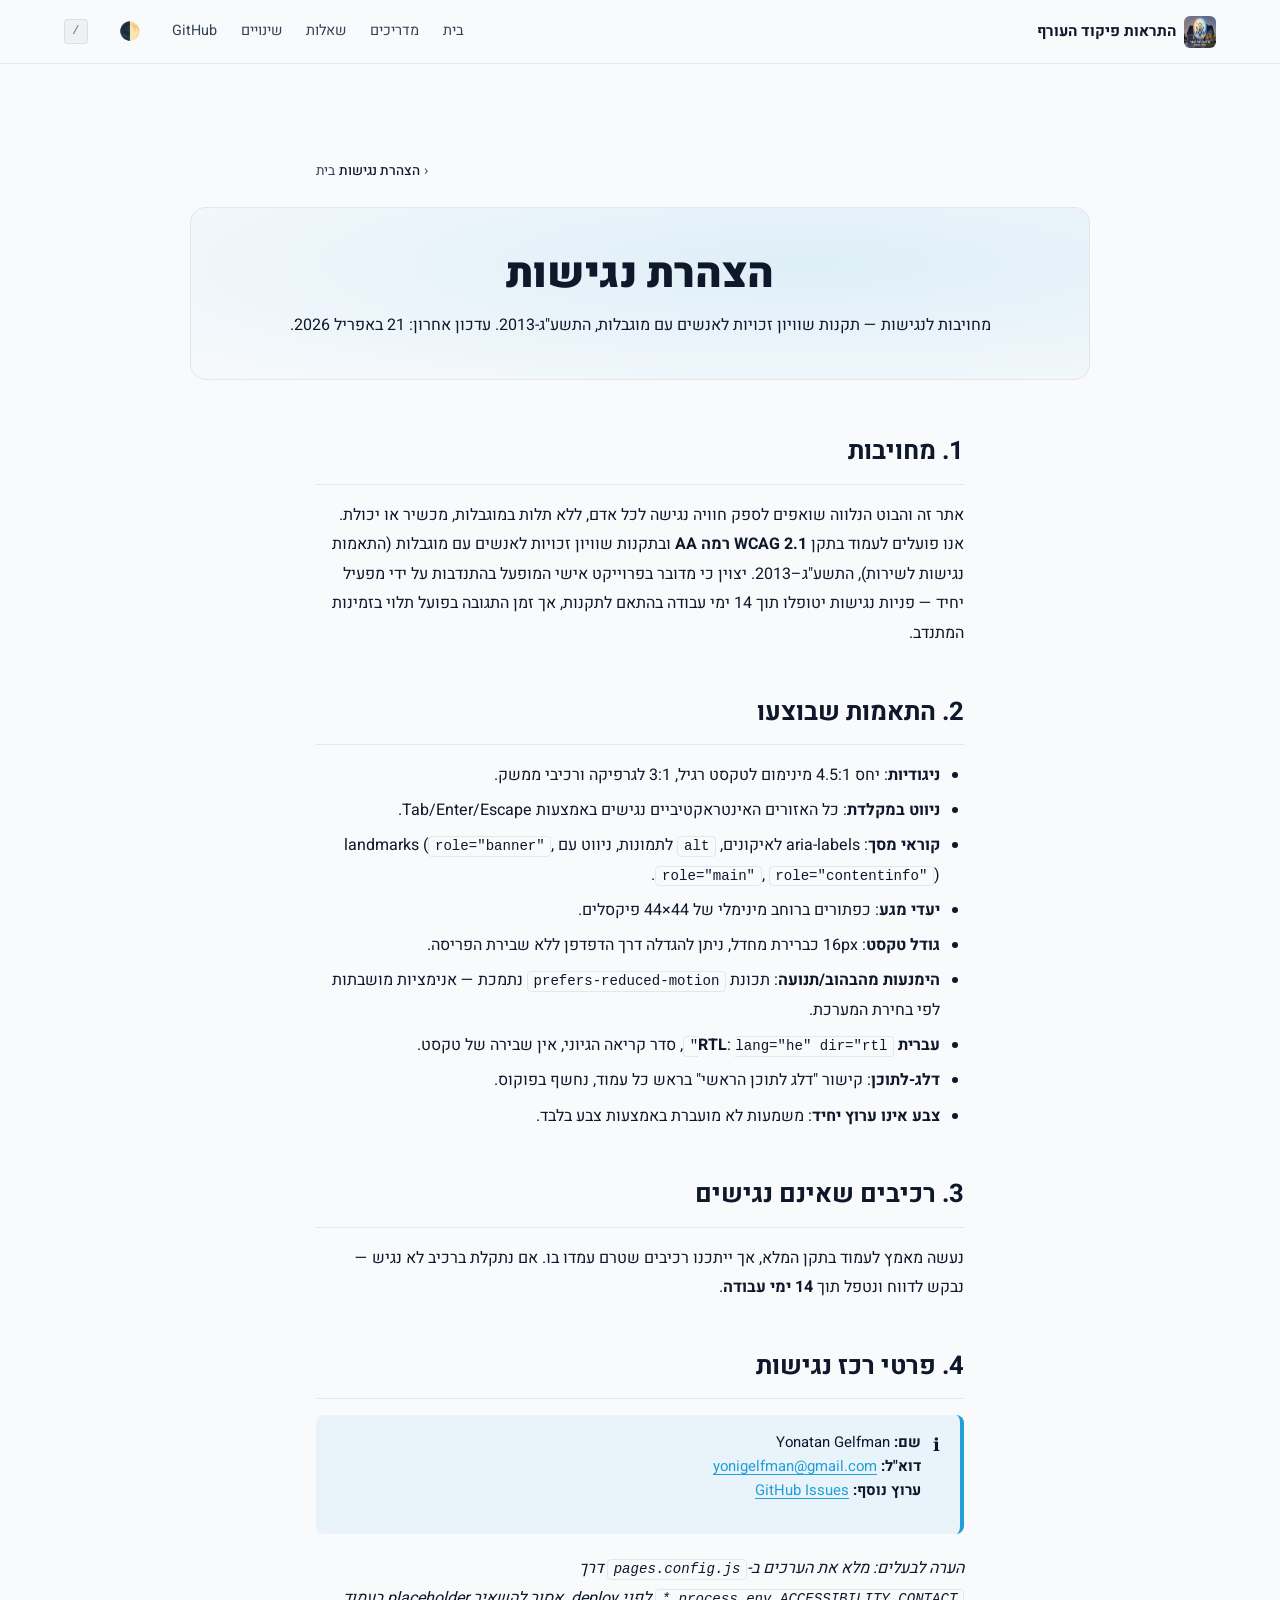
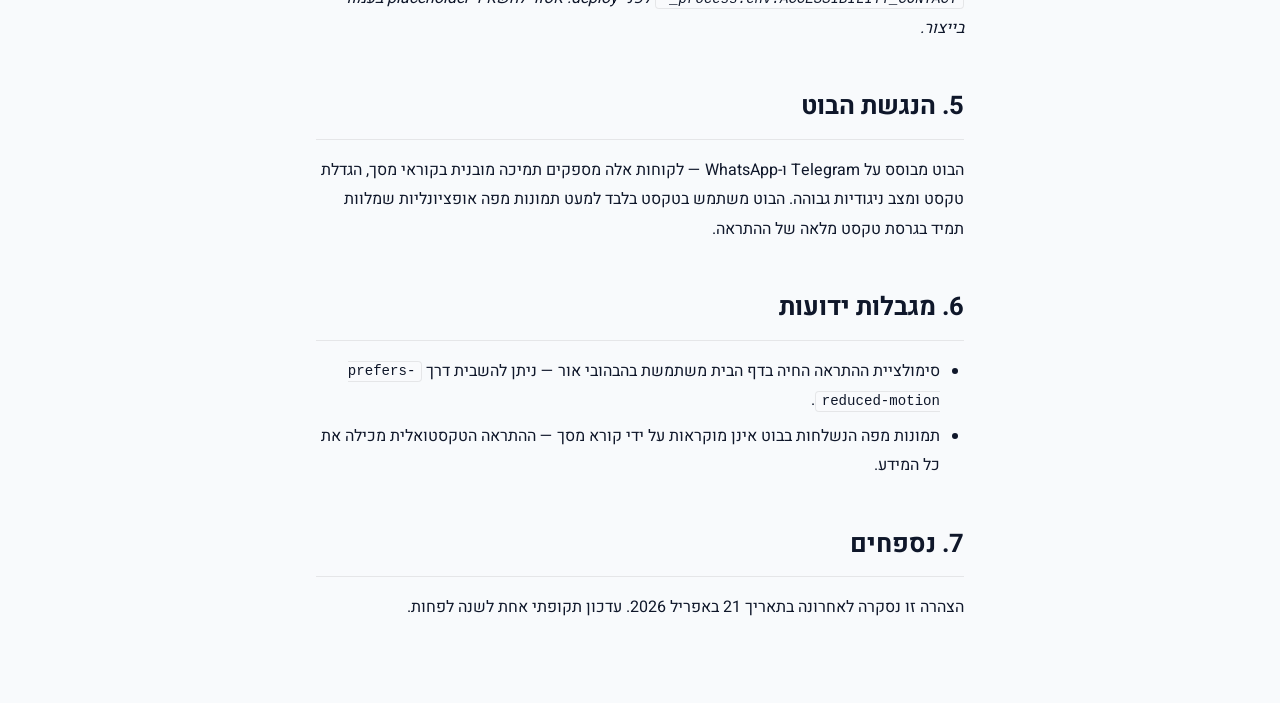
==== commit efd22e4c: "chore: deploy landing page v0.5.3" ====
--- a/accessibility/index.html
+++ b/accessibility/index.html
@@ -30,17 +30,17 @@
 
   <!-- Theme + icons -->
   <meta name="theme-color" content="#07080f">
-  <link rel="icon" href="/logo.jpg">
+  <link rel="icon" href="https://yonatan2021.github.io/pikud-haoref-bot-landing/logo.jpg">
 
   <!-- Fonts: self-hosted Heebo woff2 preload (critical weights) -->
-  <link rel="preload" href="/fonts/heebo-400.woff2" as="font" type="font/woff2" crossorigin>
-  <link rel="preload" href="/fonts/heebo-700.woff2" as="font" type="font/woff2" crossorigin>
+  <link rel="preload" href="https://yonatan2021.github.io/pikud-haoref-bot-landing/fonts/heebo-400.woff2" as="font" type="font/woff2" crossorigin>
+  <link rel="preload" href="https://yonatan2021.github.io/pikud-haoref-bot-landing/fonts/heebo-700.woff2" as="font" type="font/woff2" crossorigin>
 
   <!-- Hero image preload (home only) -->
   
 
-  <link rel="stylesheet" href="/style.css">
-  <link rel="stylesheet" href="/styles/subpage.css">
+  <link rel="stylesheet" href="https://yonatan2021.github.io/pikud-haoref-bot-landing/style.css">
+  <link rel="stylesheet" href="https://yonatan2021.github.io/pikud-haoref-bot-landing/styles/subpage.css">
 
   <!-- JSON-LD structured data -->
   <script type="application/ld+json">{"@context":"https://schema.org","@type":"Organization","name":"התראות פיקוד העורף","url":"https://yonatan2021.github.io/pikud-haoref-bot-landing","logo":"https://yonatan2021.github.io/pikud-haoref-bot-landing/logo.jpg"}</script>
@@ -56,18 +56,18 @@
 <input type="checkbox" id="nav-toggle" class="nav-toggle-input" hidden>
 <header class="nav-bar" role="banner">
   <div class="nav-inner">
-    <a class="nav-brand" href="/" aria-label="דף הבית">
-      <img src="/logo.jpg" alt="" width="32" height="32" aria-hidden="true">
+    <a class="nav-brand" href="https://yonatan2021.github.io/pikud-haoref-bot-landing/" aria-label="דף הבית">
+      <img src="https://yonatan2021.github.io/pikud-haoref-bot-landing/logo.jpg" alt="" width="32" height="32" aria-hidden="true">
       <span>התראות פיקוד העורף</span>
     </a>
     <label for="nav-toggle" class="nav-hamburger" aria-label="פתח תפריט" aria-expanded="false">
       <span></span><span></span><span></span>
     </label>
     <nav class="nav-links" aria-label="ניווט ראשי">
-      <a href="/" data-slug="/">בית</a>
-      <a href="/guides/" data-slug="/guides/">מדריכים</a>
-      <a href="/faq/" data-slug="/faq/">שאלות</a>
-      <a href="/changelog/" data-slug="/changelog/">שינויים</a>
+      <a href="https://yonatan2021.github.io/pikud-haoref-bot-landing/" data-slug="/">בית</a>
+      <a href="https://yonatan2021.github.io/pikud-haoref-bot-landing/guides/" data-slug="/guides/">מדריכים</a>
+      <a href="https://yonatan2021.github.io/pikud-haoref-bot-landing/faq/" data-slug="/faq/">שאלות</a>
+      <a href="https://yonatan2021.github.io/pikud-haoref-bot-landing/changelog/" data-slug="/changelog/">שינויים</a>
       <a href="https://github.com/yonatan2021/pikud-haoref-bot" rel="noopener" target="_blank">GitHub</a>
       <button class="nav-theme-toggle" aria-label="החלף בין מצב בהיר לכהה" type="button" data-theme-toggle>🌓</button>
       <kbd class="nav-palette-hint" title="פתח פלטה מהירה">/</kbd>
@@ -85,12 +85,12 @@
 </script>
 <main class="subpage" id="main">
   <nav class="breadcrumb" aria-label="פירורי לחם">
-    <ol><li><a href="/">בית</a></li><li aria-current="page">הצהרת נגישות</li></ol>
+    <ol><li><a href="https://yonatan2021.github.io/pikud-haoref-bot-landing/">בית</a></li><li aria-current="page">הצהרת נגישות</li></ol>
   </nav>
 
   <header class="subpage-hero">
     <h1>הצהרת נגישות</h1>
-    <p class="subtitle">מחויבות לנגישות — תקנות שוויון זכויות לאנשים עם מוגבלות, התשע"ג-2013. עדכון אחרון: 17 באפריל 2026.</p>
+    <p class="subtitle">מחויבות לנגישות — תקנות שוויון זכויות לאנשים עם מוגבלות, התשע"ג-2013. עדכון אחרון: 21 באפריל 2026.</p>
   </header>
 
   <article class="prose">
@@ -133,7 +133,7 @@
     </ul>
 
     <h2>7. נספחים</h2>
-    <p>הצהרה זו נסקרה לאחרונה בתאריך 17 באפריל 2026. עדכון תקופתי אחת לשנה לפחות.</p>
+    <p>הצהרה זו נסקרה לאחרונה בתאריך 21 באפריל 2026. עדכון תקופתי אחת לשנה לפחות.</p>
   </article>
 </main>
   <script>
@@ -778,7 +778,7 @@
   </script>
 
   <!-- All routes for command palette — injected at build time -->
-  <script>window.__ROUTES = [{"slug":"/","title":"התראות פיקוד העורף"},{"slug":"/changelog/","title":"יומן שינויים"},{"slug":"/faq/","title":"שאלות נפוצות"},{"slug":"/privacy/","title":"מדיניות פרטיות"},{"slug":"/terms/","title":"תנאי שימוש"},{"slug":"/accessibility/","title":"הצהרת נגישות"},{"slug":"/security/","title":"אבטחה וחשיפה אחראית"},{"slug":"/guides/","title":"מדריכים"},{"slug":"/guides/telegram/","title":"רישום בטלגרם"},{"slug":"/guides/whatsapp/","title":"הצטרפות ל-WhatsApp"},{"slug":"/guides/commands/","title":"19 פקודות הבוט"},{"slug":"/guides/onboarding/","title":"onboarding מפורט"},{"slug":"/guides/self-host/","title":"הפעלה עצמית"}];</script>
+  <script>window.__ROUTES = [{"slug":"https://yonatan2021.github.io/pikud-haoref-bot-landing/","title":"התראות פיקוד העורף"},{"slug":"https://yonatan2021.github.io/pikud-haoref-bot-landing/changelog/","title":"יומן שינויים"},{"slug":"https://yonatan2021.github.io/pikud-haoref-bot-landing/faq/","title":"שאלות נפוצות"},{"slug":"https://yonatan2021.github.io/pikud-haoref-bot-landing/privacy/","title":"מדיניות פרטיות"},{"slug":"https://yonatan2021.github.io/pikud-haoref-bot-landing/terms/","title":"תנאי שימוש"},{"slug":"https://yonatan2021.github.io/pikud-haoref-bot-landing/accessibility/","title":"הצהרת נגישות"},{"slug":"https://yonatan2021.github.io/pikud-haoref-bot-landing/security/","title":"אבטחה וחשיפה אחראית"},{"slug":"https://yonatan2021.github.io/pikud-haoref-bot-landing/guides/","title":"מדריכים"},{"slug":"https://yonatan2021.github.io/pikud-haoref-bot-landing/guides/telegram/","title":"רישום בטלגרם"},{"slug":"https://yonatan2021.github.io/pikud-haoref-bot-landing/guides/whatsapp/","title":"הצטרפות ל-WhatsApp"},{"slug":"https://yonatan2021.github.io/pikud-haoref-bot-landing/guides/commands/","title":"19 פקודות הבוט"},{"slug":"https://yonatan2021.github.io/pikud-haoref-bot-landing/guides/onboarding/","title":"onboarding מפורט"},{"slug":"https://yonatan2021.github.io/pikud-haoref-bot-landing/guides/self-host/","title":"הפעלה עצמית"}];</script>
 
   <script>
     // ── 14. Command Palette — routes extension ────────────────────────────────
